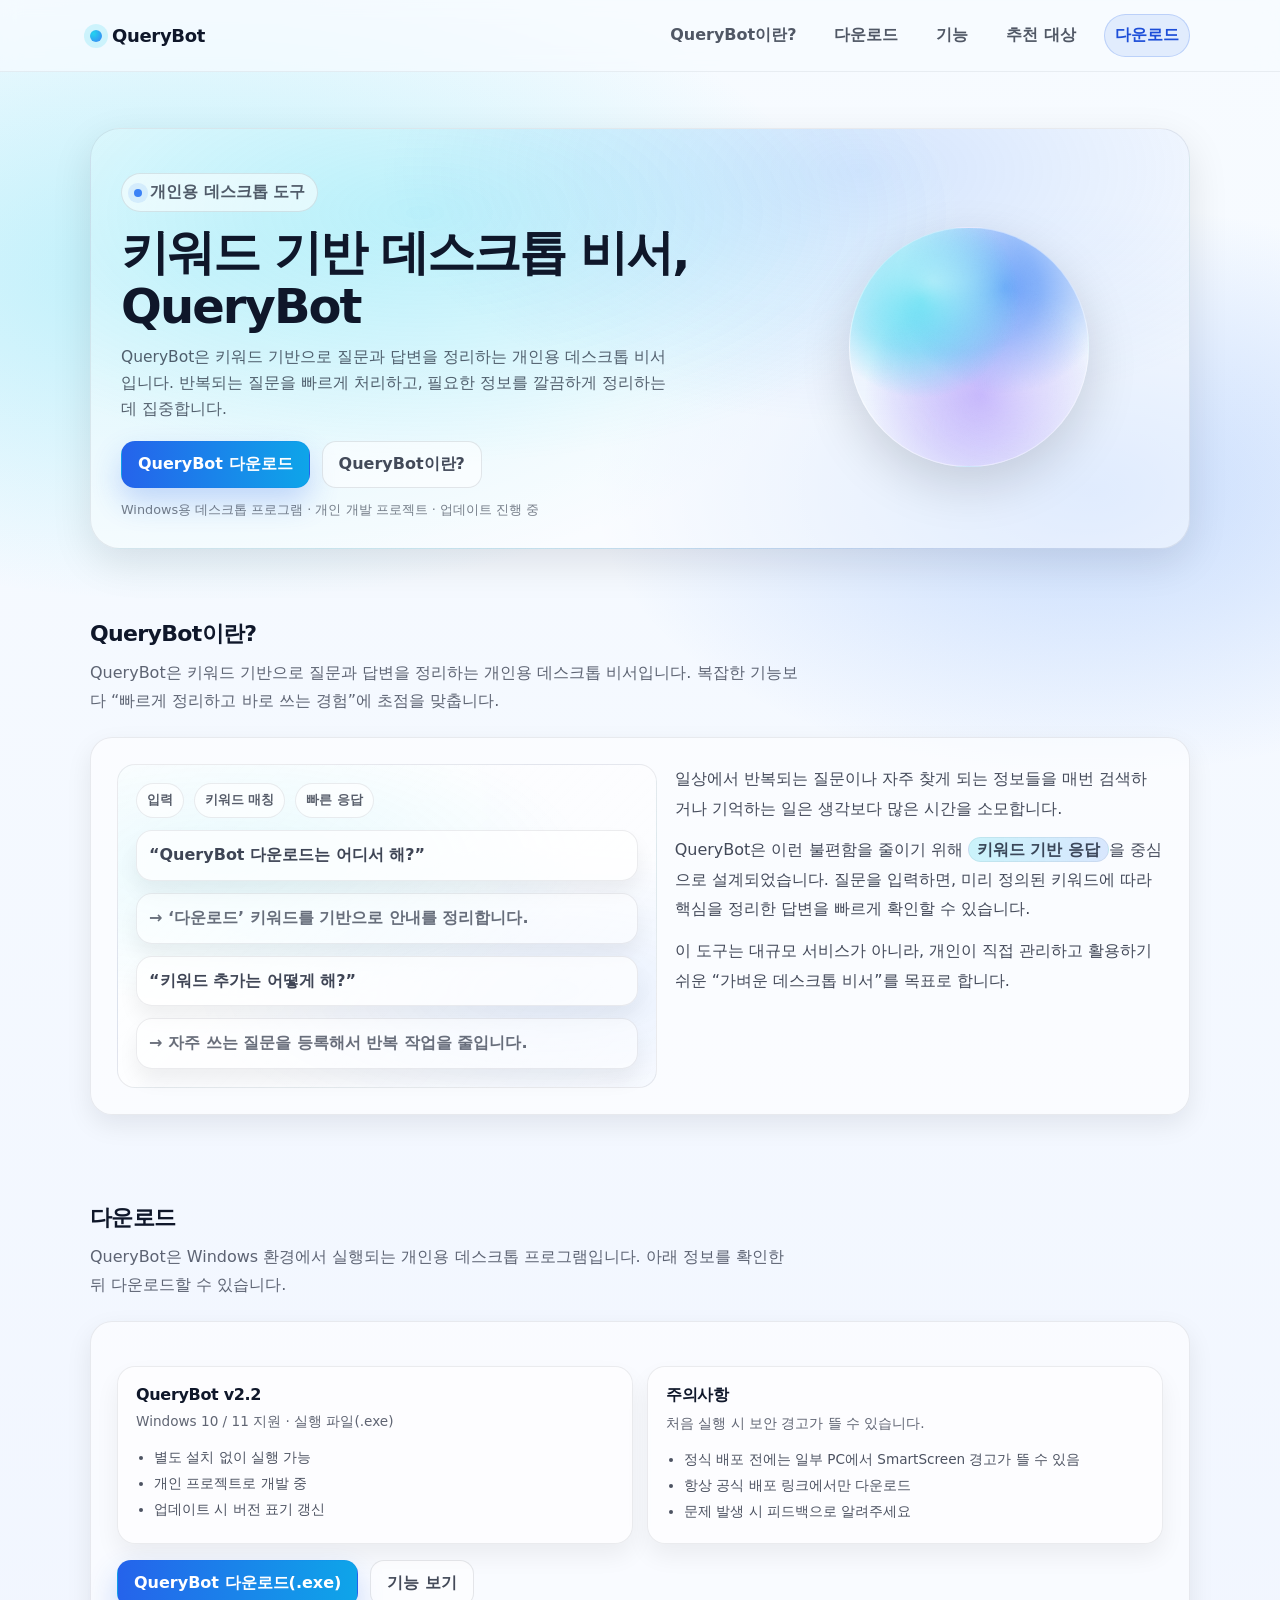
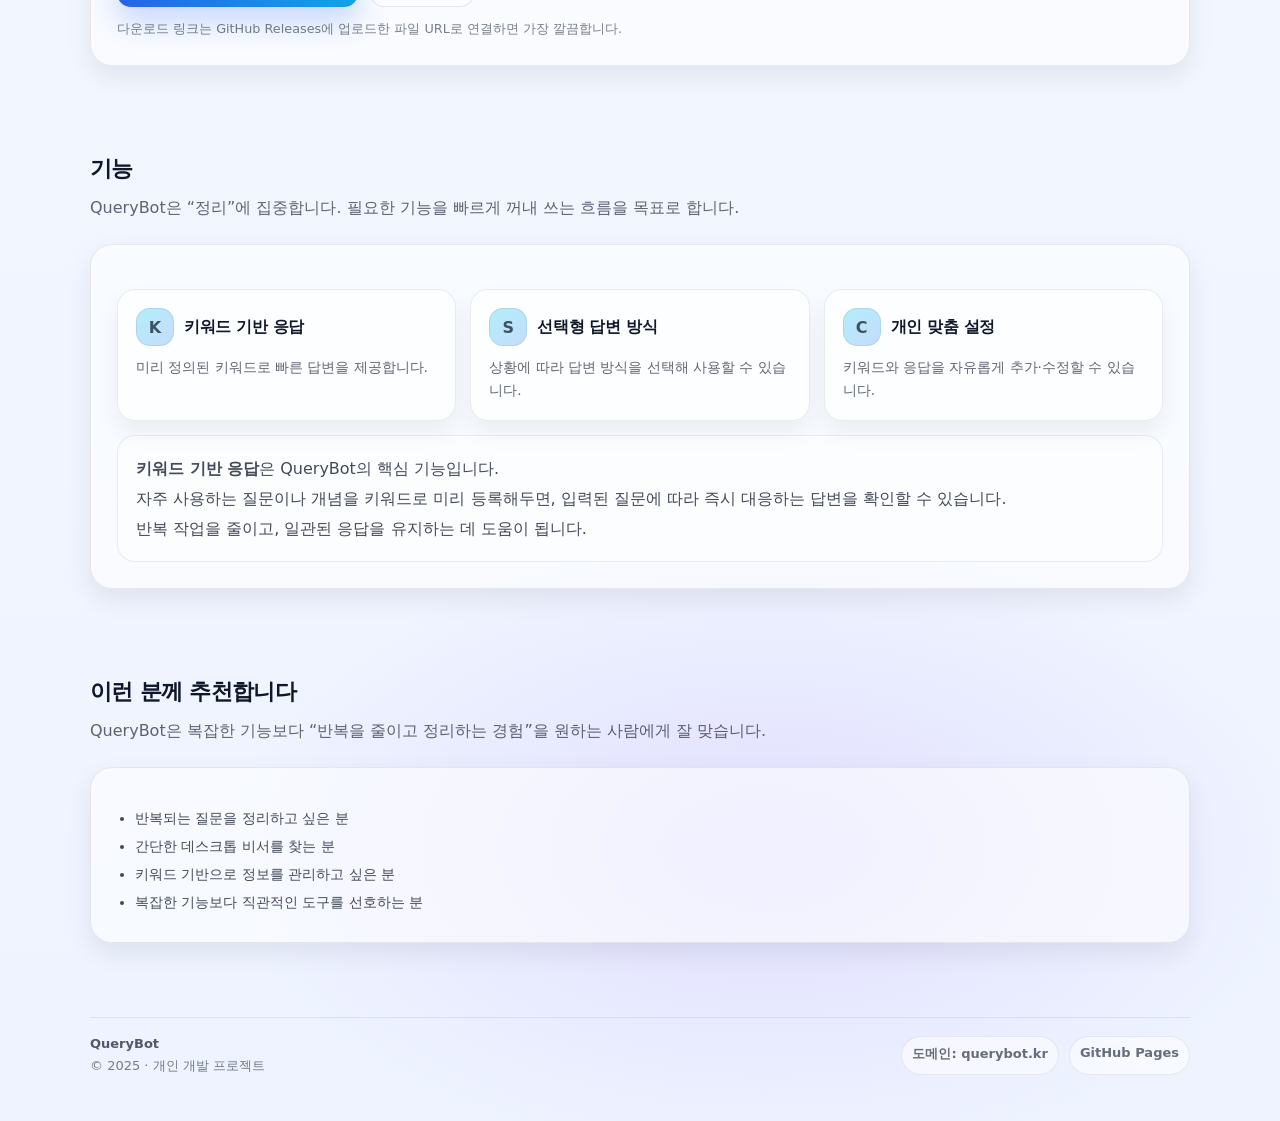
==== index.html @ 1bcb1c20 "Enhance HTML structure and styling for QueryBot Updated meta tags and added styles for improved layo" ====
<!doctype html>
<html lang="ko">
<head>
  <meta charset="utf-8" />
  <meta name="viewport" content="width=device-width, initial-scale=1" />
  <title>QueryBot | 키워드 기반 데스크톱 비서</title>
  <meta name="description" content="QueryBot은 키워드 기반으로 질문과 답변을 정리하는 개인용 데스크톱 비서입니다." />

  <style>
    :root{
      --bg1:#f7fbff;
      --bg2:#eef3ff;
      --ink:#0f172a;
      --muted:#475569;
      --line:rgba(15, 23, 42, .10);

      --card:rgba(255,255,255,.72);
      --card2:rgba(255,255,255,.55);

      --shadow: 0 14px 40px rgba(2, 6, 23, .10);
      --shadow2: 0 10px 26px rgba(2, 6, 23, .08);

      --radius: 22px;
      --radius2: 18px;

      --accent:#3b82f6;
      --accent2:#22d3ee;
      --btn:#2563eb;
      --btn2:#0ea5e9;
    }

    *{box-sizing:border-box}
    html{scroll-behavior:smooth}
    body{
      margin:0;
      color:var(--ink);
      font-family: ui-sans-serif, system-ui, -apple-system, "Segoe UI", Roboto, "Noto Sans KR", "Apple SD Gothic Neo", "Malgun Gothic", sans-serif;
      background:
        radial-gradient(1200px 600px at 15% 10%, rgba(34,211,238,.28), transparent 55%),
        radial-gradient(900px 520px at 85% 18%, rgba(59,130,246,.25), transparent 55%),
        radial-gradient(900px 520px at 60% 90%, rgba(167,139,250,.20), transparent 60%),
        linear-gradient(180deg, var(--bg1), var(--bg2));
      overflow-x:hidden;
    }

    a{color:inherit; text-decoration:none}
    .container{width:min(1100px, calc(100% - 40px)); margin:0 auto}

    /* Top Nav */
    .navWrap{
      position:sticky; top:0; z-index:50;
      backdrop-filter: blur(10px);
      background: rgba(247, 251, 255, .70);
      border-bottom: 1px solid rgba(15,23,42,.06);
    }
    .nav{
      display:flex; align-items:center; justify-content:space-between;
      padding:14px 0;
    }
    .brand{
      display:flex; align-items:center; gap:10px;
      font-weight:800; letter-spacing:-.02em;
    }
    .brandDot{
      width:12px; height:12px; border-radius:999px;
      background: radial-gradient(circle at 30% 30%, var(--accent2), var(--accent));
      box-shadow: 0 0 0 6px rgba(34,211,238,.18);
      flex:0 0 auto;
    }
    .brandName{font-size:18px}
    .navLinks{
      display:flex; gap:18px; align-items:center;
      font-weight:600;
      color: rgba(15,23,42,.72);
    }
    .navLinks a{
      padding:10px 10px;
      border-radius:999px;
      transition: .18s ease;
    }
    .navLinks a:hover{
      background: rgba(255,255,255,.55);
      color: rgba(15,23,42,.92);
    }
    .navBtn{
      padding:10px 14px;
      border-radius:999px;
      background: rgba(37,99,235,.10);
      color: #1d4ed8;
      font-weight:800;
      border:1px solid rgba(37,99,235,.20);
      transition:.18s ease;
    }
    .navBtn:hover{
      background: rgba(37,99,235,.14);
      transform: translateY(-1px);
    }

    /* Hero */
    .hero{
      padding:56px 0 26px;
    }
    .heroCard{
      border-radius: calc(var(--radius) + 8px);
      background:
        radial-gradient(900px 420px at 30% 20%, rgba(34,211,238,.22), transparent 60%),
        radial-gradient(800px 420px at 70% 10%, rgba(59,130,246,.20), transparent 60%),
        rgba(255,255,255,.45);
      border:1px solid rgba(15,23,42,.08);
      box-shadow: var(--shadow);
      padding:44px 30px 28px;
      position:relative;
      overflow:hidden;
    }
    .heroGrid{
      display:grid;
      grid-template-columns: 1.25fr .75fr;
      gap:22px;
      align-items:center;
    }
    .kicker{
      display:inline-flex; align-items:center; gap:8px;
      padding:8px 12px;
      border-radius:999px;
      border:1px solid rgba(15,23,42,.10);
      background: rgba(255,255,255,.55);
      font-weight:700;
      color: rgba(15,23,42,.70);
      width:max-content;
    }
    .kicker i{
      width:8px; height:8px; border-radius:999px;
      background: var(--accent);
      box-shadow: 0 0 0 6px rgba(59,130,246,.12);
      display:inline-block;
    }
    h1{
      margin:14px 0 10px;
      font-size: clamp(32px, 4vw, 48px);
      line-height:1.12;
      letter-spacing:-.04em;
    }
    .sub{
      margin:0;
      color: rgba(15,23,42,.68);
      font-size: 15.5px;
      line-height:1.7;
      max-width: 56ch;
    }
    .heroActions{
      margin-top:18px;
      display:flex; gap:12px; flex-wrap:wrap;
      align-items:center;
    }
    .btnPrimary{
      display:inline-flex; align-items:center; gap:10px;
      padding:12px 16px;
      border-radius: 14px;
      color:#fff;
      font-weight:900;
      background: linear-gradient(90deg, var(--btn), var(--btn2));
      box-shadow: 0 14px 30px rgba(37,99,235,.24);
      border:1px solid rgba(37,99,235,.10);
      transition:.18s ease;
    }
    .btnPrimary:hover{transform: translateY(-1px)}
    .btnGhost{
      display:inline-flex; align-items:center; gap:10px;
      padding:12px 16px;
      border-radius: 14px;
      font-weight:900;
      background: rgba(255,255,255,.55);
      border:1px solid rgba(15,23,42,.10);
      color: rgba(15,23,42,.78);
      transition:.18s ease;
    }
    .btnGhost:hover{transform: translateY(-1px)}
    .heroMeta{
      margin-top:12px;
      color: rgba(15,23,42,.55);
      font-size: 12.8px;
      line-height:1.6;
    }

    /* right visual */
    .orbWrap{
      display:flex;
      justify-content:center;
      align-items:center;
    }
    .orb{
      width: 240px; height: 240px;
      border-radius: 999px;
      background:
        radial-gradient(circle at 30% 30%, rgba(34,211,238,.95), transparent 42%),
        radial-gradient(circle at 65% 25%, rgba(59,130,246,.85), transparent 45%),
        radial-gradient(circle at 55% 70%, rgba(167,139,250,.70), transparent 55%),
        rgba(255,255,255,.22);
      border:1px solid rgba(255,255,255,.45);
      box-shadow: 0 18px 50px rgba(2,6,23,.15);
      position:relative;
      overflow:hidden;
    }
    .orb:before{
      content:"";
      position:absolute; inset:-30px;
      background:
        radial-gradient(180px 120px at 35% 30%, rgba(255,255,255,.55), transparent 60%),
        radial-gradient(220px 140px at 70% 60%, rgba(255,255,255,.26), transparent 65%);
      filter: blur(2px);
      transform: rotate(8deg);
    }
    .orb:after{
      content:"";
      position:absolute; left:50%; top:50%;
      width: 320px; height: 320px;
      transform: translate(-50%,-50%);
      border-radius:999px;
      border:1px dashed rgba(255,255,255,.55);
      opacity:.35;
    }

    /* Sections */
    section{padding:44px 0}
    .sectionTitle{
      font-size: 22px;
      letter-spacing:-.03em;
      margin:0 0 10px;
    }
    .sectionLead{
      margin:0 0 22px;
      color: rgba(15,23,42,.66);
      line-height:1.75;
      max-width: 70ch;
    }

    .panel{
      border-radius: var(--radius);
      background: rgba(255,255,255,.55);
      border:1px solid rgba(15,23,42,.08);
      box-shadow: var(--shadow2);
      padding: 26px;
    }
    .split{
      display:grid;
      grid-template-columns: 1.05fr .95fr;
      gap:18px;
      align-items:stretch;
    }
    .mock{
      border-radius: var(--radius2);
      background:
        linear-gradient(135deg, rgba(255,255,255,.60), rgba(255,255,255,.35)),
        radial-gradient(600px 240px at 20% 30%, rgba(34,211,238,.20), transparent 60%),
        radial-gradient(600px 240px at 80% 70%, rgba(59,130,246,.16), transparent 60%);
      border:1px solid rgba(15,23,42,.08);
      height: 100%;
      min-height: 260px;
      padding: 18px;
      display:flex;
      flex-direction:column;
      gap:12px;
    }
    .mockRow{
      display:flex;
      gap:10px;
      align-items:center;
    }
    .pill{
      padding:8px 10px;
      border-radius:999px;
      background: rgba(255,255,255,.65);
      border:1px solid rgba(15,23,42,.08);
      font-weight:800;
      font-size: 12.5px;
      color: rgba(15,23,42,.70);
      width:max-content;
    }
    .bubble{
      padding:12px 12px;
      border-radius: 16px;
      border:1px solid rgba(15,23,42,.08);
      background: rgba(255,255,255,.72);
      color: rgba(15,23,42,.80);
      line-height:1.55;
      font-weight:650;
      box-shadow: 0 12px 20px rgba(2,6,23,.06);
    }
    .bubble.muted{
      background: rgba(255,255,255,.50);
      color: rgba(15,23,42,.62);
      font-weight:650;
    }

    .para{
      margin:0 0 12px;
      color: rgba(15,23,42,.78);
      line-height:1.85;
    }
    .para:last-child{margin-bottom:0}
    .highlight{
      font-weight:900;
      background: linear-gradient(90deg, rgba(34,211,238,.22), rgba(59,130,246,.18));
      padding: 2px 8px;
      border-radius: 999px;
      border: 1px solid rgba(15,23,42,.06);
    }

    /* Feature cards */
    .cards{
      display:grid;
      grid-template-columns: repeat(3, 1fr);
      gap:14px;
      margin-top: 18px;
    }
    .card{
      border-radius: var(--radius2);
      background: var(--card);
      border: 1px solid rgba(15,23,42,.08);
      padding: 18px;
      box-shadow: 0 12px 24px rgba(2,6,23,.06);
    }
    .cardTop{
      display:flex; align-items:center; gap:10px;
      margin-bottom: 10px;
    }
    .icon{
      width:38px; height:38px;
      border-radius: 14px;
      background: linear-gradient(135deg, rgba(34,211,238,.35), rgba(59,130,246,.28));
      border: 1px solid rgba(15,23,42,.08);
      display:flex; align-items:center; justify-content:center;
      font-weight: 900;
      color: rgba(15,23,42,.72);
    }
    .cardTitle{
      margin:0;
      font-size: 15.5px;
      letter-spacing:-.02em;
    }
    .cardDesc{
      margin:0;
      color: rgba(15,23,42,.66);
      line-height:1.7;
      font-size: 13.6px;
    }

    .detail{
      margin-top: 14px;
      border-radius: var(--radius2);
      background: rgba(255,255,255,.50);
      border:1px solid rgba(15,23,42,.08);
      padding: 18px;
      color: rgba(15,23,42,.78);
      line-height:1.85;
    }

    /* Download */
    .downloadGrid{
      display:grid;
      grid-template-columns: 1fr 1fr;
      gap:14px;
      align-items:stretch;
      margin-top: 18px;
    }
    .dlBox{
      border-radius: var(--radius2);
      background: rgba(255,255,255,.60);
      border:1px solid rgba(15,23,42,.08);
      padding: 18px;
      box-shadow: 0 12px 24px rgba(2,6,23,.06);
    }
    .dlTitle{
      font-size: 16px;
      margin:0 0 6px;
      letter-spacing:-.02em;
      font-weight: 900;
    }
    .dlMeta{
      margin:0;
      color: rgba(15,23,42,.66);
      line-height:1.7;
      font-size: 13.6px;
    }
    .dlList{
      margin:12px 0 0;
      padding-left: 18px;
      color: rgba(15,23,42,.74);
      line-height: 1.9;
      font-size: 13.6px;
    }

    /* Recommended */
    .bullets{
      margin: 10px 0 0;
      padding-left: 18px;
      line-height: 2.0;
      color: rgba(15,23,42,.78);
      font-size: 14px;
    }

    /* Footer */
    footer{
      padding: 30px 0 46px;
      color: rgba(15,23,42,.55);
      font-size: 13px;
    }
    .foot{
      border-top:1px solid rgba(15,23,42,.08);
      padding-top: 18px;
      display:flex;
      justify-content:space-between;
      gap:12px;
      flex-wrap:wrap;
    }
    .chip{
      padding:8px 10px;
      border-radius:999px;
      background: rgba(255,255,255,.55);
      border:1px solid rgba(15,23,42,.08);
      color: rgba(15,23,42,.62);
      font-weight: 750;
      width:max-content;
    }

    /* Responsive */
    @media (max-width: 920px){
      .heroGrid{grid-template-columns: 1fr; text-align:left}
      .orbWrap{justify-content:flex-start}
      .orb{width: 220px; height:220px}
      .split{grid-template-columns: 1fr}
      .cards{grid-template-columns: 1fr}
      .downloadGrid{grid-template-columns: 1fr}
      .navLinks{gap:6px}
      .navLinks a{padding:10px 8px}
    }
  </style>
</head>

<body>

  <!-- NAV -->
  <div class="navWrap">
    <div class="container">
      <div class="nav">
        <div class="brand">
          <span class="brandDot"></span>
          <span class="brandName">QueryBot</span>
        </div>

        <div class="navLinks">
          <a href="#about">QueryBot이란?</a>
          <a href="#download">다운로드</a>
          <a href="#features">기능</a>
          <a href="#recommend">추천 대상</a>
          <a class="navBtn" href="#download">다운로드</a>
        </div>
      </div>
    </div>
  </div>

  <!-- HERO -->
  <header class="hero">
    <div class="container">
      <div class="heroCard">
        <div class="heroGrid">
          <div>
            <div class="kicker"><i></i> 개인용 데스크톱 도구</div>
            <h1>키워드 기반 데스크톱 비서, QueryBot</h1>
            <p class="sub">
              QueryBot은 키워드 기반으로 질문과 답변을 정리하는 개인용 데스크톱 비서입니다.
              반복되는 질문을 빠르게 처리하고, 필요한 정보를 깔끔하게 정리하는 데 집중합니다.
            </p>

            <div class="heroActions">
              <!-- TODO: 아래 링크를 GitHub Releases의 .exe 링크로 바꾸면 됨 -->
              <a class="btnPrimary" href="#download">QueryBot 다운로드</a>
              <a class="btnGhost" href="#about">QueryBot이란?</a>
            </div>

            <div class="heroMeta">
              Windows용 데스크톱 프로그램 · 개인 개발 프로젝트 · 업데이트 진행 중
            </div>
          </div>

          <div class="orbWrap">
            <div class="orb" aria-hidden="true"></div>
          </div>
        </div>
      </div>
    </div>
  </header>

  <!-- ABOUT -->
  <section id="about">
    <div class="container">
      <h2 class="sectionTitle">QueryBot이란?</h2>
      <p class="sectionLead">
        QueryBot은 키워드 기반으로 질문과 답변을 정리하는 개인용 데스크톱 비서입니다.
        복잡한 기능보다 “빠르게 정리하고 바로 쓰는 경험”에 초점을 맞춥니다.
      </p>

      <div class="panel split">
        <!-- Left visual (간단한 UI 느낌 mock) -->
        <div class="mock">
          <div class="mockRow">
            <span class="pill">입력</span>
            <span class="pill">키워드 매칭</span>
            <span class="pill">빠른 응답</span>
          </div>
          <div class="bubble">“QueryBot 다운로드는 어디서 해?”</div>
          <div class="bubble muted">→ ‘다운로드’ 키워드를 기반으로 안내를 정리합니다.</div>
          <div class="bubble">“키워드 추가는 어떻게 해?”</div>
          <div class="bubble muted">→ 자주 쓰는 질문을 등록해서 반복 작업을 줄입니다.</div>
        </div>

        <!-- Right text -->
        <div>
          <p class="para">
            일상에서 반복되는 질문이나 자주 찾게 되는 정보들을 매번 검색하거나 기억하는 일은
            생각보다 많은 시간을 소모합니다.
          </p>
          <p class="para">
            QueryBot은 이런 불편함을 줄이기 위해 <span class="highlight">키워드 기반 응답</span>을 중심으로 설계되었습니다.
            질문을 입력하면, 미리 정의된 키워드에 따라 핵심을 정리한 답변을 빠르게 확인할 수 있습니다.
          </p>
          <p class="para">
            이 도구는 대규모 서비스가 아니라, 개인이 직접 관리하고 활용하기 쉬운 “가벼운 데스크톱 비서”를 목표로 합니다.
          </p>
        </div>
      </div>
    </div>
  </section>

  <!-- DOWNLOAD -->
  <section id="download">
    <div class="container">
      <h2 class="sectionTitle">다운로드</h2>
      <p class="sectionLead">
        QueryBot은 Windows 환경에서 실행되는 개인용 데스크톱 프로그램입니다.
        아래 정보를 확인한 뒤 다운로드할 수 있습니다.
      </p>

      <div class="panel">
        <div class="downloadGrid">
          <div class="dlBox">
            <p class="dlTitle">QueryBot v2.2</p>
            <p class="dlMeta">Windows 10 / 11 지원 · 실행 파일(.exe)</p>
            <ul class="dlList">
              <li>별도 설치 없이 실행 가능</li>
              <li>개인 프로젝트로 개발 중</li>
              <li>업데이트 시 버전 표기 갱신</li>
            </ul>
          </div>

          <div class="dlBox">
            <p class="dlTitle">주의사항</p>
            <p class="dlMeta">처음 실행 시 보안 경고가 뜰 수 있습니다.</p>
            <ul class="dlList">
              <li>정식 배포 전에는 일부 PC에서 SmartScreen 경고가 뜰 수 있음</li>
              <li>항상 공식 배포 링크에서만 다운로드</li>
              <li>문제 발생 시 피드백으로 알려주세요</li>
            </ul>
          </div>
        </div>

        <div class="heroActions" style="margin-top:16px;">
          <!-- TODO: 여기를 실제 exe 링크로 교체 -->
          <a class="btnPrimary" href="#" onclick="alert('아직 다운로드 링크를 연결하지 않았어.\\nGitHub Releases 링크로 바꿔주면 돼!'); return false;">
            QueryBot 다운로드(.exe)
          </a>
          <a class="btnGhost" href="#features">기능 보기</a>
        </div>

        <div class="heroMeta">
          다운로드 링크는 GitHub Releases에 업로드한 파일 URL로 연결하면 가장 깔끔합니다.
        </div>
      </div>
    </div>
  </section>

  <!-- FEATURES -->
  <section id="features">
    <div class="container">
      <h2 class="sectionTitle">기능</h2>
      <p class="sectionLead">
        QueryBot은 “정리”에 집중합니다. 필요한 기능을 빠르게 꺼내 쓰는 흐름을 목표로 합니다.
      </p>

      <div class="panel">
        <div class="cards">
          <div class="card">
            <div class="cardTop">
              <div class="icon">K</div>
              <h3 class="cardTitle">키워드 기반 응답</h3>
            </div>
            <p class="cardDesc">미리 정의된 키워드로 빠른 답변을 제공합니다.</p>
          </div>

          <div class="card">
            <div class="cardTop">
              <div class="icon">S</div>
              <h3 class="cardTitle">선택형 답변 방식</h3>
            </div>
            <p class="cardDesc">상황에 따라 답변 방식을 선택해 사용할 수 있습니다.</p>
          </div>

          <div class="card">
            <div class="cardTop">
              <div class="icon">C</div>
              <h3 class="cardTitle">개인 맞춤 설정</h3>
            </div>
            <p class="cardDesc">키워드와 응답을 자유롭게 추가·수정할 수 있습니다.</p>
          </div>
        </div>

        <!-- 선택한 카드(1번) 상세 설명 -->
        <div class="detail">
          <strong>키워드 기반 응답</strong>은 QueryBot의 핵심 기능입니다.<br />
          자주 사용하는 질문이나 개념을 키워드로 미리 등록해두면, 입력된 질문에 따라 즉시 대응하는 답변을 확인할 수 있습니다.<br />
          반복 작업을 줄이고, 일관된 응답을 유지하는 데 도움이 됩니다.
        </div>
      </div>
    </div>
  </section>

  <!-- RECOMMEND -->
  <section id="recommend">
    <div class="container">
      <h2 class="sectionTitle">이런 분께 추천합니다</h2>
      <p class="sectionLead">
        QueryBot은 복잡한 기능보다 “반복을 줄이고 정리하는 경험”을 원하는 사람에게 잘 맞습니다.
      </p>

      <div class="panel">
        <ul class="bullets">
          <li>반복되는 질문을 정리하고 싶은 분</li>
          <li>간단한 데스크톱 비서를 찾는 분</li>
          <li>키워드 기반으로 정보를 관리하고 싶은 분</li>
          <li>복잡한 기능보다 직관적인 도구를 선호하는 분</li>
        </ul>
      </div>
    </div>
  </section>

  <!-- FOOTER -->
  <footer>
    <div class="container">
      <div class="foot">
        <div>
          <div style="font-weight:900; color: rgba(15,23,42,.70);">QueryBot</div>
          <div style="margin-top:6px;">© 2025 · 개인 개발 프로젝트</div>
        </div>
        <div style="display:flex; gap:10px; flex-wrap:wrap;">
          <div class="chip">도메인: querybot.kr</div>
          <div class="chip">GitHub Pages</div>
        </div>
      </div>
    </div>
  </footer>

</body>
</html>
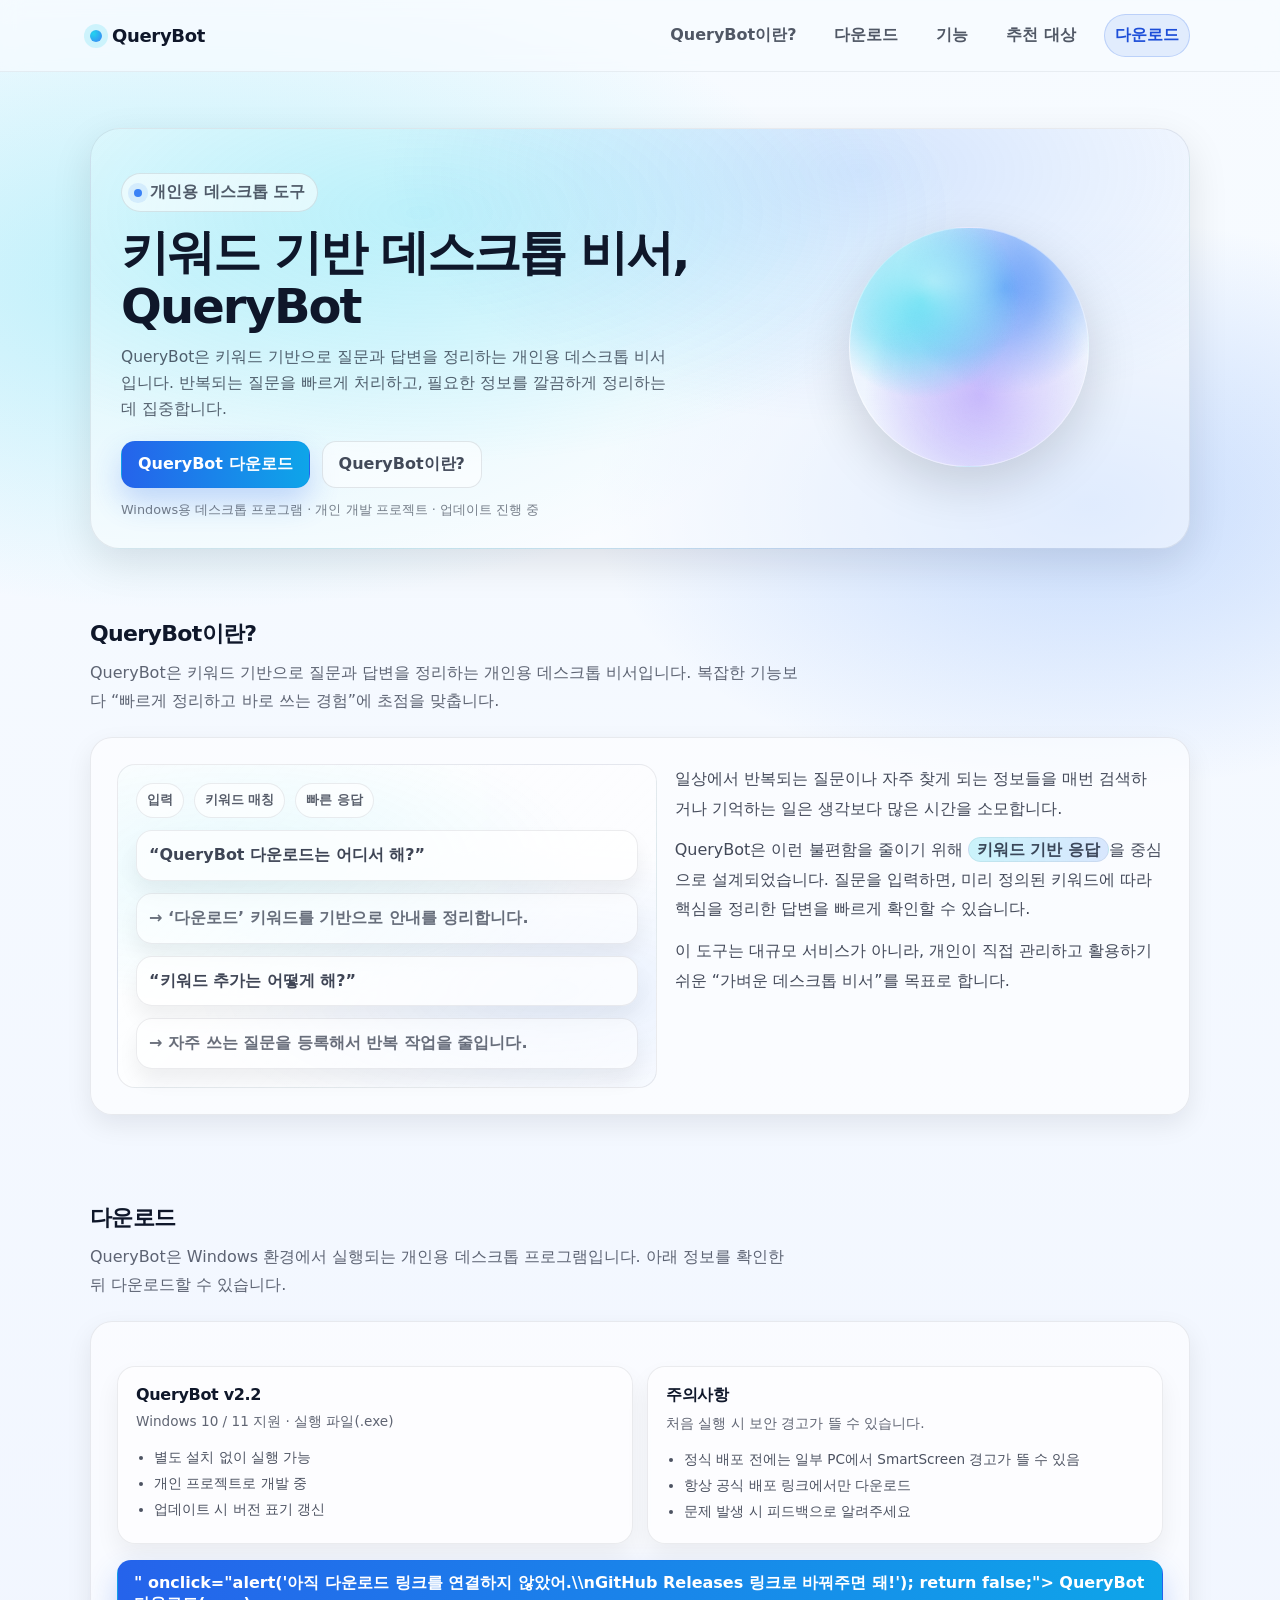
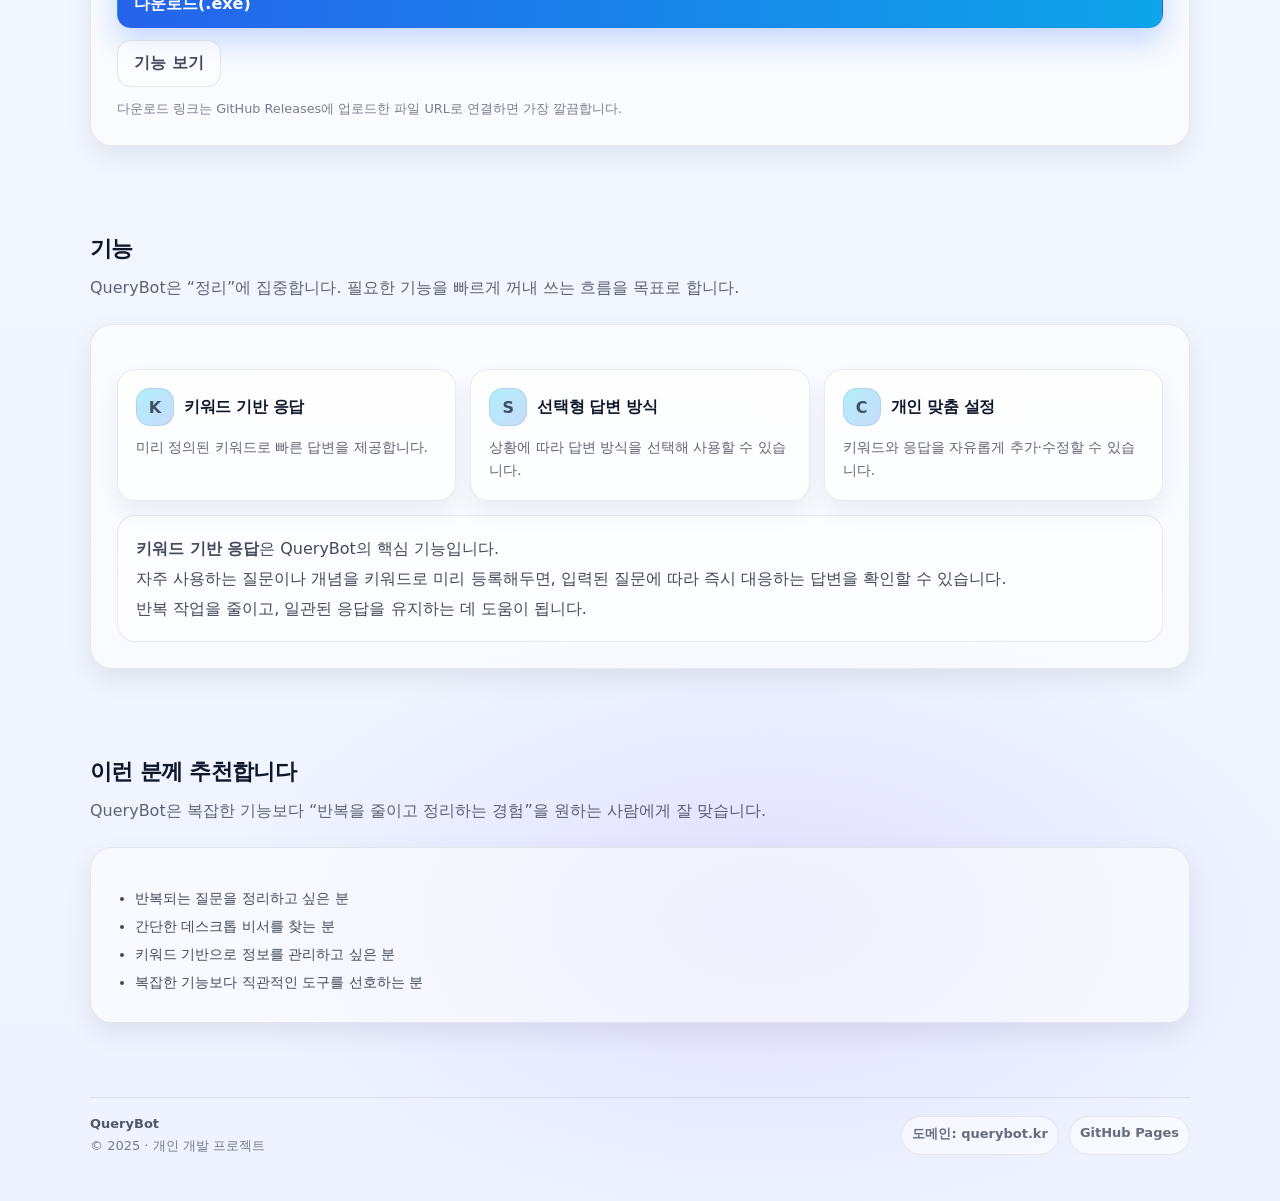
==== commit 64bed4b1: "Fix download link alert in index.html" ====
--- a/index.html
+++ b/index.html
@@ -566,7 +566,7 @@
 
         <div class="heroActions" style="margin-top:16px;">
           <!-- TODO: 여기를 실제 exe 링크로 교체 -->
-          <a class="btnPrimary" href="#" onclick="alert('아직 다운로드 링크를 연결하지 않았어.\\nGitHub Releases 링크로 바꿔주면 돼!'); return false;">
+          <a class="btnPrimary" href="<a class="btnPrimary" href="#" onclick="alert(...); return false;">" onclick="alert('아직 다운로드 링크를 연결하지 않았어.\\nGitHub Releases 링크로 바꿔주면 돼!'); return false;">
             QueryBot 다운로드(.exe)
           </a>
           <a class="btnGhost" href="#features">기능 보기</a>
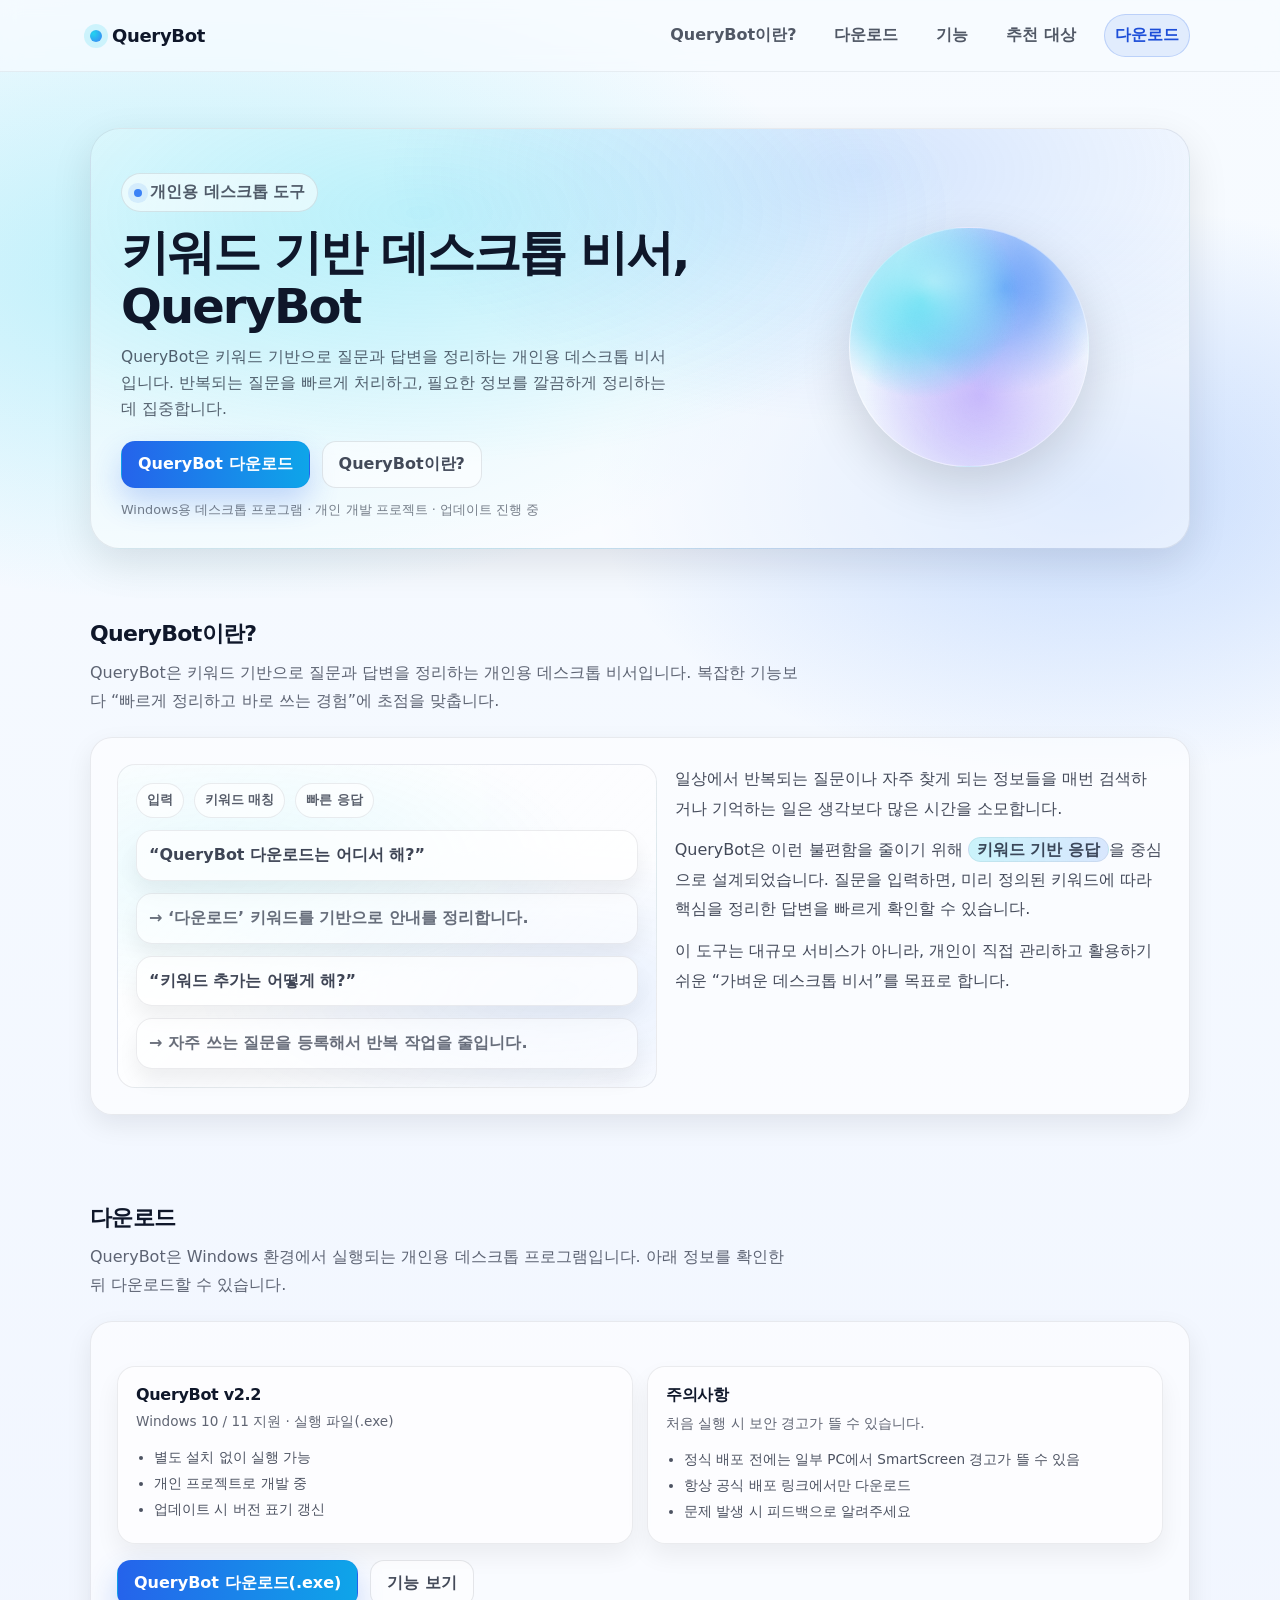
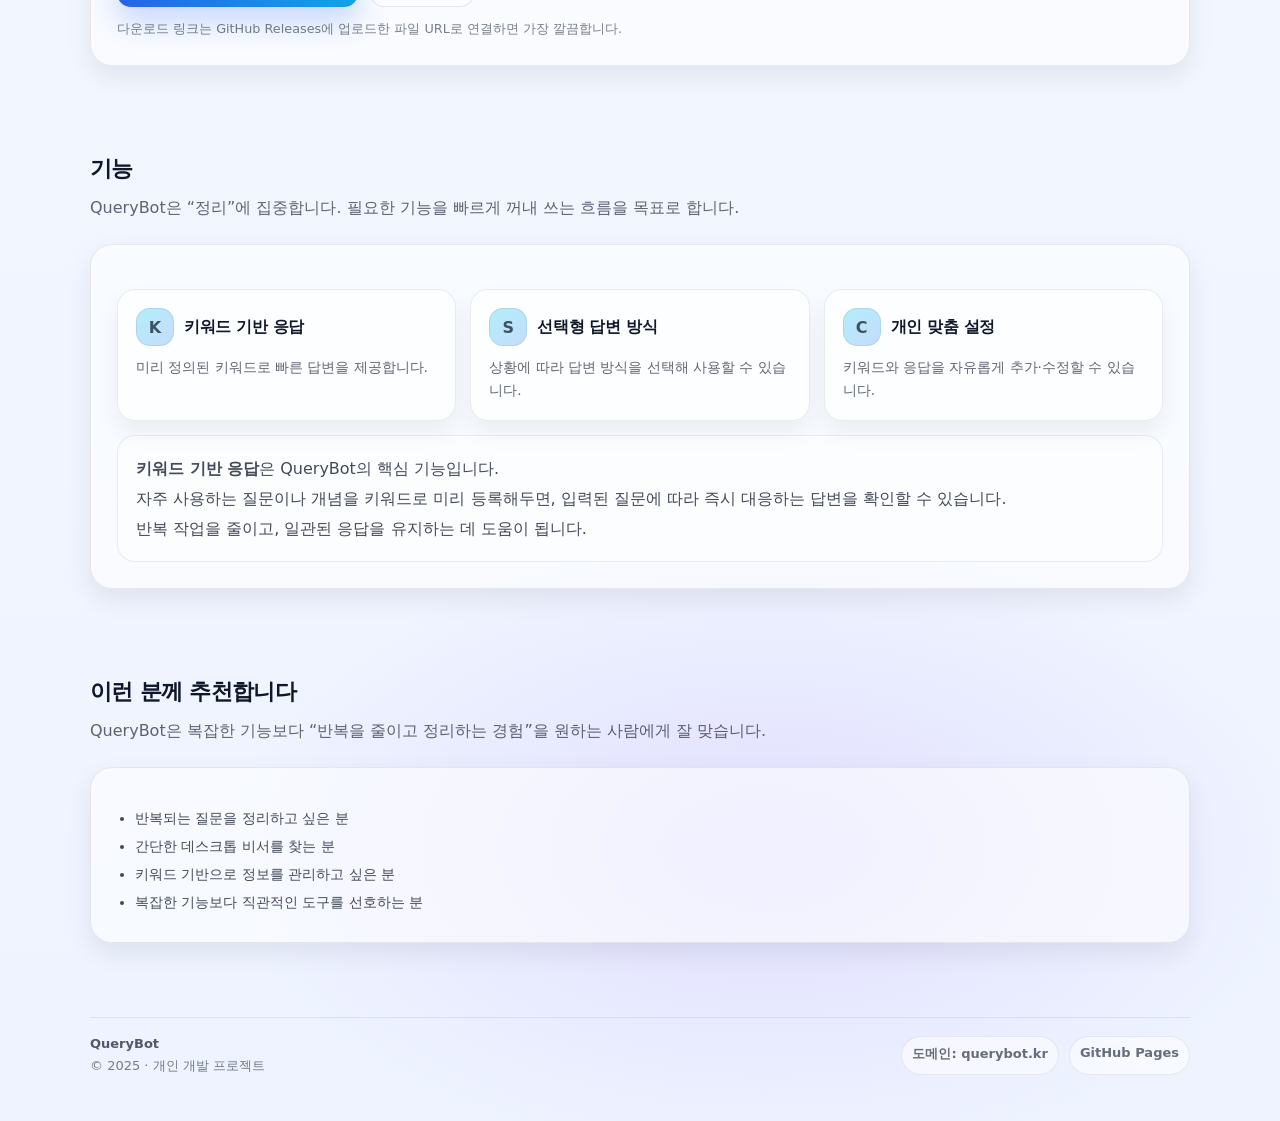
==== commit cc6ff4b9: "Replace placeholder download link with actual URL" ====
--- a/index.html
+++ b/index.html
@@ -563,14 +563,18 @@
             </ul>
           </div>
         </div>
-
-        <div class="heroActions" style="margin-top:16px;">
-          <!-- TODO: 여기를 실제 exe 링크로 교체 -->
-          <a class="btnPrimary" href="<a class="btnPrimary" href="#" onclick="alert(...); return false;">" onclick="alert('아직 다운로드 링크를 연결하지 않았어.\\nGitHub Releases 링크로 바꿔주면 돼!'); return false;">
-            QueryBot 다운로드(.exe)
-          </a>
-          <a class="btnGhost" href="#features">기능 보기</a>
-        </div>
+<div class="heroActions" style="margin-top:16px;">
+  <a
+    class="btnPrimary"
+    href="https://github.com/rladleh0729-source/rladleh0729.github.io/releases/download/v2.2/QueryBot.v2.2.exe"
+    target="_blank"
+    rel="noopener noreferrer"
+  >
+    QueryBot 다운로드(.exe)
+  </a>
+  <a class="btnGhost" href="#features">기능 보기</a>
+</div>
+
 
         <div class="heroMeta">
           다운로드 링크는 GitHub Releases에 업로드한 파일 URL로 연결하면 가장 깔끔합니다.
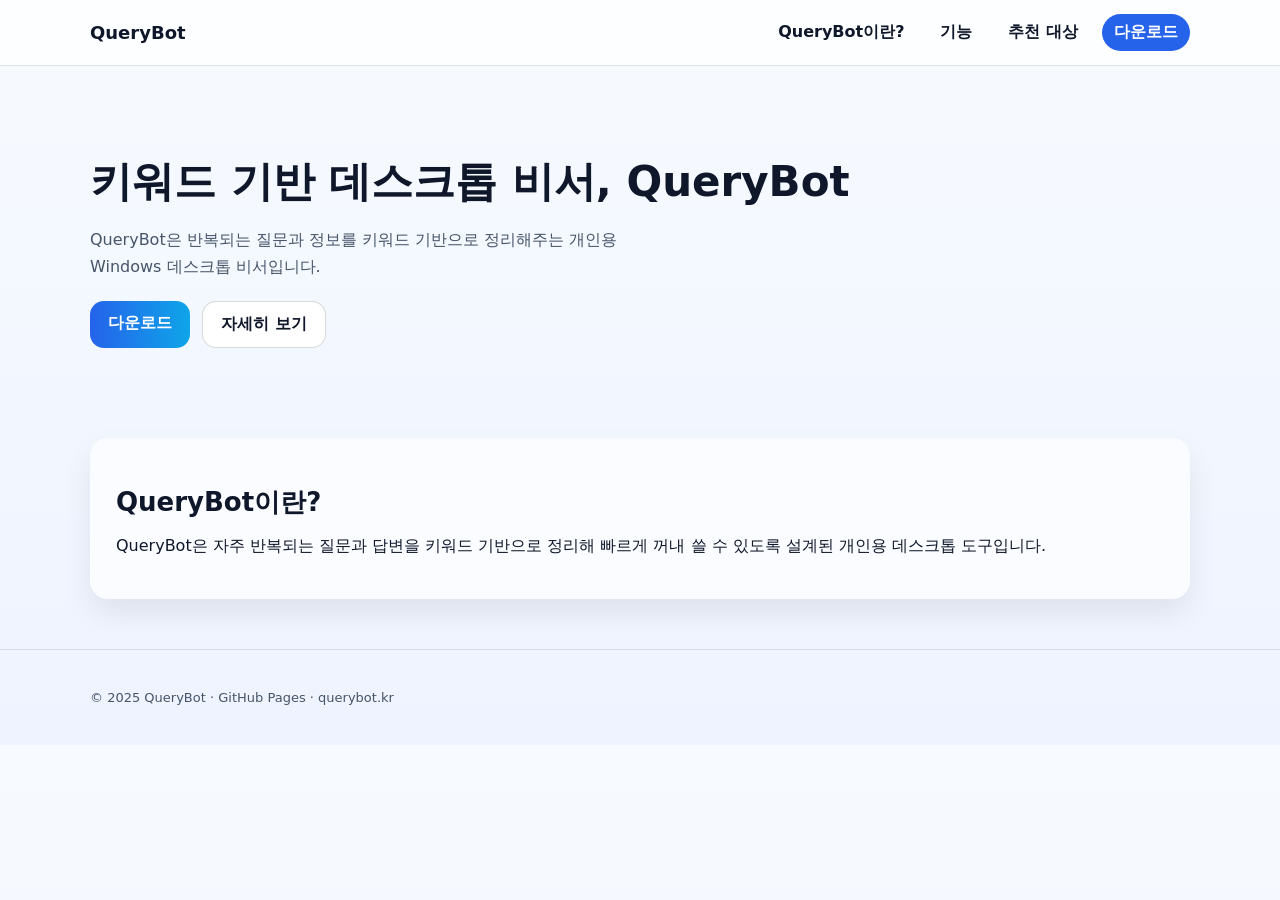
==== commit d6217936: "Update index.html" ====
--- a/index.html
+++ b/index.html
@@ -4,435 +4,147 @@
   <meta charset="utf-8" />
   <meta name="viewport" content="width=device-width, initial-scale=1" />
   <title>QueryBot | 키워드 기반 데스크톱 비서</title>
-  <meta name="description" content="QueryBot은 키워드 기반으로 질문과 답변을 정리하는 개인용 데스크톱 비서입니다." />
 
   <style>
-    :root{
-      --bg1:#f7fbff;
-      --bg2:#eef3ff;
-      --ink:#0f172a;
-      --muted:#475569;
-      --line:rgba(15, 23, 42, .10);
-
-      --card:rgba(255,255,255,.72);
-      --card2:rgba(255,255,255,.55);
-
-      --shadow: 0 14px 40px rgba(2, 6, 23, .10);
-      --shadow2: 0 10px 26px rgba(2, 6, 23, .08);
-
-      --radius: 22px;
-      --radius2: 18px;
-
-      --accent:#3b82f6;
-      --accent2:#22d3ee;
-      --btn:#2563eb;
-      --btn2:#0ea5e9;
-    }
-
-    *{box-sizing:border-box}
-    html{scroll-behavior:smooth}
-    body{
-      margin:0;
-      color:var(--ink);
-      font-family: ui-sans-serif, system-ui, -apple-system, "Segoe UI", Roboto, "Noto Sans KR", "Apple SD Gothic Neo", "Malgun Gothic", sans-serif;
-      background:
-        radial-gradient(1200px 600px at 15% 10%, rgba(34,211,238,.28), transparent 55%),
-        radial-gradient(900px 520px at 85% 18%, rgba(59,130,246,.25), transparent 55%),
-        radial-gradient(900px 520px at 60% 90%, rgba(167,139,250,.20), transparent 60%),
-        linear-gradient(180deg, var(--bg1), var(--bg2));
-      overflow-x:hidden;
-    }
-
-    a{color:inherit; text-decoration:none}
-    .container{width:min(1100px, calc(100% - 40px)); margin:0 auto}
-
-    /* Top Nav */
-    .navWrap{
-      position:sticky; top:0; z-index:50;
+    * {
+      box-sizing: border-box;
+    }
+
+    body {
+      margin: 0;
+      font-family: system-ui, -apple-system, "Segoe UI", Roboto, "Noto Sans KR", sans-serif;
+      background: linear-gradient(180deg, #f7fbff, #eef3ff);
+      color: #0f172a;
+    }
+
+    a {
+      text-decoration: none;
+      color: inherit;
+    }
+
+    .container {
+      width: min(1100px, calc(100% - 40px));
+      margin: 0 auto;
+    }
+
+    /* NAV */
+    .navWrap {
+      position: sticky;
+      top: 0;
+      z-index: 50;
       backdrop-filter: blur(10px);
-      background: rgba(247, 251, 255, .70);
-      border-bottom: 1px solid rgba(15,23,42,.06);
-    }
-    .nav{
-      display:flex; align-items:center; justify-content:space-between;
-      padding:14px 0;
-    }
-    .brand{
-      display:flex; align-items:center; gap:10px;
-      font-weight:800; letter-spacing:-.02em;
-    }
-    .brandDot{
-      width:12px; height:12px; border-radius:999px;
-      background: radial-gradient(circle at 30% 30%, var(--accent2), var(--accent));
-      box-shadow: 0 0 0 6px rgba(34,211,238,.18);
-      flex:0 0 auto;
-    }
-    .brandName{font-size:18px}
-    .navLinks{
-      display:flex; gap:18px; align-items:center;
-      font-weight:600;
-      color: rgba(15,23,42,.72);
-    }
-    .navLinks a{
-      padding:10px 10px;
-      border-radius:999px;
-      transition: .18s ease;
-    }
-    .navLinks a:hover{
-      background: rgba(255,255,255,.55);
-      color: rgba(15,23,42,.92);
-    }
-    .navBtn{
-      padding:10px 14px;
-      border-radius:999px;
-      background: rgba(37,99,235,.10);
-      color: #1d4ed8;
-      font-weight:800;
-      border:1px solid rgba(37,99,235,.20);
-      transition:.18s ease;
-    }
-    .navBtn:hover{
-      background: rgba(37,99,235,.14);
-      transform: translateY(-1px);
-    }
-
-    /* Hero */
-    .hero{
-      padding:56px 0 26px;
-    }
-    .heroCard{
-      border-radius: calc(var(--radius) + 8px);
-      background:
-        radial-gradient(900px 420px at 30% 20%, rgba(34,211,238,.22), transparent 60%),
-        radial-gradient(800px 420px at 70% 10%, rgba(59,130,246,.20), transparent 60%),
-        rgba(255,255,255,.45);
-      border:1px solid rgba(15,23,42,.08);
-      box-shadow: var(--shadow);
-      padding:44px 30px 28px;
-      position:relative;
-      overflow:hidden;
-    }
-    .heroGrid{
-      display:grid;
-      grid-template-columns: 1.25fr .75fr;
-      gap:22px;
-      align-items:center;
-    }
-    .kicker{
-      display:inline-flex; align-items:center; gap:8px;
-      padding:8px 12px;
-      border-radius:999px;
-      border:1px solid rgba(15,23,42,.10);
-      background: rgba(255,255,255,.55);
-      font-weight:700;
-      color: rgba(15,23,42,.70);
-      width:max-content;
-    }
-    .kicker i{
-      width:8px; height:8px; border-radius:999px;
-      background: var(--accent);
-      box-shadow: 0 0 0 6px rgba(59,130,246,.12);
-      display:inline-block;
-    }
-    h1{
-      margin:14px 0 10px;
-      font-size: clamp(32px, 4vw, 48px);
-      line-height:1.12;
-      letter-spacing:-.04em;
-    }
-    .sub{
-      margin:0;
-      color: rgba(15,23,42,.68);
-      font-size: 15.5px;
-      line-height:1.7;
-      max-width: 56ch;
-    }
-    .heroActions{
-      margin-top:18px;
-      display:flex; gap:12px; flex-wrap:wrap;
-      align-items:center;
-    }
-    .btnPrimary{
-      display:inline-flex; align-items:center; gap:10px;
-      padding:12px 16px;
+      background: rgba(255, 255, 255, 0.75);
+      border-bottom: 1px solid rgba(15, 23, 42, 0.1);
+    }
+
+    .nav {
+      display: flex;
+      justify-content: space-between;
+      align-items: center;
+      padding: 14px 0;
+    }
+
+    .brand {
+      font-weight: 900;
+      font-size: 18px;
+    }
+
+    .navLinks {
+      display: flex;
+      gap: 12px;
+      align-items: center;
+      font-weight: 700;
+    }
+
+    .navLinks a {
+      padding: 8px 12px;
+      border-radius: 999px;
+      transition: 0.2s;
+    }
+
+    .navLinks a:hover {
+      background: rgba(0, 0, 0, 0.05);
+    }
+
+    .navBtn {
+      background: #2563eb;
+      color: white;
+    }
+
+    /* HERO */
+    header {
+      padding: 60px 0 40px;
+    }
+
+    h1 {
+      font-size: 42px;
+      margin-bottom: 12px;
+    }
+
+    .sub {
+      color: #475569;
+      line-height: 1.7;
+      max-width: 600px;
+    }
+
+    .heroActions {
+      margin-top: 20px;
+      display: flex;
+      gap: 12px;
+    }
+
+    .btnPrimary {
+      padding: 12px 18px;
       border-radius: 14px;
-      color:#fff;
-      font-weight:900;
-      background: linear-gradient(90deg, var(--btn), var(--btn2));
-      box-shadow: 0 14px 30px rgba(37,99,235,.24);
-      border:1px solid rgba(37,99,235,.10);
-      transition:.18s ease;
-    }
-    .btnPrimary:hover{transform: translateY(-1px)}
-    .btnGhost{
-      display:inline-flex; align-items:center; gap:10px;
-      padding:12px 16px;
+      background: linear-gradient(90deg, #2563eb, #0ea5e9);
+      color: white;
+      font-weight: 900;
+    }
+
+    .btnGhost {
+      padding: 12px 18px;
       border-radius: 14px;
-      font-weight:900;
-      background: rgba(255,255,255,.55);
-      border:1px solid rgba(15,23,42,.10);
-      color: rgba(15,23,42,.78);
-      transition:.18s ease;
-    }
-    .btnGhost:hover{transform: translateY(-1px)}
-    .heroMeta{
-      margin-top:12px;
-      color: rgba(15,23,42,.55);
-      font-size: 12.8px;
-      line-height:1.6;
-    }
-
-    /* right visual */
-    .orbWrap{
-      display:flex;
-      justify-content:center;
-      align-items:center;
-    }
-    .orb{
-      width: 240px; height: 240px;
-      border-radius: 999px;
-      background:
-        radial-gradient(circle at 30% 30%, rgba(34,211,238,.95), transparent 42%),
-        radial-gradient(circle at 65% 25%, rgba(59,130,246,.85), transparent 45%),
-        radial-gradient(circle at 55% 70%, rgba(167,139,250,.70), transparent 55%),
-        rgba(255,255,255,.22);
-      border:1px solid rgba(255,255,255,.45);
-      box-shadow: 0 18px 50px rgba(2,6,23,.15);
-      position:relative;
-      overflow:hidden;
-    }
-    .orb:before{
-      content:"";
-      position:absolute; inset:-30px;
-      background:
-        radial-gradient(180px 120px at 35% 30%, rgba(255,255,255,.55), transparent 60%),
-        radial-gradient(220px 140px at 70% 60%, rgba(255,255,255,.26), transparent 65%);
-      filter: blur(2px);
-      transform: rotate(8deg);
-    }
-    .orb:after{
-      content:"";
-      position:absolute; left:50%; top:50%;
-      width: 320px; height: 320px;
-      transform: translate(-50%,-50%);
-      border-radius:999px;
-      border:1px dashed rgba(255,255,255,.55);
-      opacity:.35;
-    }
-
-    /* Sections */
-    section{padding:44px 0}
-    .sectionTitle{
-      font-size: 22px;
-      letter-spacing:-.03em;
-      margin:0 0 10px;
-    }
-    .sectionLead{
-      margin:0 0 22px;
-      color: rgba(15,23,42,.66);
-      line-height:1.75;
-      max-width: 70ch;
-    }
-
-    .panel{
-      border-radius: var(--radius);
-      background: rgba(255,255,255,.55);
-      border:1px solid rgba(15,23,42,.08);
-      box-shadow: var(--shadow2);
+      border: 1px solid rgba(0,0,0,.15);
+      background: white;
+      font-weight: 800;
+    }
+
+    /* SCENE SYSTEM */
+    .scene {
+      display: none;
+      opacity: 0;
+      transform: translateY(16px);
+      transition: opacity 0.35s ease, transform 0.35s ease;
+      padding: 50px 0;
+    }
+
+    .scene.active {
+      display: block;
+      opacity: 1;
+      transform: translateY(0);
+    }
+
+    h2 {
+      font-size: 26px;
+      margin-bottom: 10px;
+    }
+
+    .panel {
+      background: rgba(255,255,255,.7);
+      border-radius: 18px;
       padding: 26px;
-    }
-    .split{
-      display:grid;
-      grid-template-columns: 1.05fr .95fr;
-      gap:18px;
-      align-items:stretch;
-    }
-    .mock{
-      border-radius: var(--radius2);
-      background:
-        linear-gradient(135deg, rgba(255,255,255,.60), rgba(255,255,255,.35)),
-        radial-gradient(600px 240px at 20% 30%, rgba(34,211,238,.20), transparent 60%),
-        radial-gradient(600px 240px at 80% 70%, rgba(59,130,246,.16), transparent 60%);
-      border:1px solid rgba(15,23,42,.08);
-      height: 100%;
-      min-height: 260px;
-      padding: 18px;
-      display:flex;
-      flex-direction:column;
-      gap:12px;
-    }
-    .mockRow{
-      display:flex;
-      gap:10px;
-      align-items:center;
-    }
-    .pill{
-      padding:8px 10px;
-      border-radius:999px;
-      background: rgba(255,255,255,.65);
-      border:1px solid rgba(15,23,42,.08);
-      font-weight:800;
-      font-size: 12.5px;
-      color: rgba(15,23,42,.70);
-      width:max-content;
-    }
-    .bubble{
-      padding:12px 12px;
-      border-radius: 16px;
-      border:1px solid rgba(15,23,42,.08);
-      background: rgba(255,255,255,.72);
-      color: rgba(15,23,42,.80);
-      line-height:1.55;
-      font-weight:650;
-      box-shadow: 0 12px 20px rgba(2,6,23,.06);
-    }
-    .bubble.muted{
-      background: rgba(255,255,255,.50);
-      color: rgba(15,23,42,.62);
-      font-weight:650;
-    }
-
-    .para{
-      margin:0 0 12px;
-      color: rgba(15,23,42,.78);
-      line-height:1.85;
-    }
-    .para:last-child{margin-bottom:0}
-    .highlight{
-      font-weight:900;
-      background: linear-gradient(90deg, rgba(34,211,238,.22), rgba(59,130,246,.18));
-      padding: 2px 8px;
-      border-radius: 999px;
-      border: 1px solid rgba(15,23,42,.06);
-    }
-
-    /* Feature cards */
-    .cards{
-      display:grid;
-      grid-template-columns: repeat(3, 1fr);
-      gap:14px;
-      margin-top: 18px;
-    }
-    .card{
-      border-radius: var(--radius2);
-      background: var(--card);
-      border: 1px solid rgba(15,23,42,.08);
-      padding: 18px;
-      box-shadow: 0 12px 24px rgba(2,6,23,.06);
-    }
-    .cardTop{
-      display:flex; align-items:center; gap:10px;
-      margin-bottom: 10px;
-    }
-    .icon{
-      width:38px; height:38px;
-      border-radius: 14px;
-      background: linear-gradient(135deg, rgba(34,211,238,.35), rgba(59,130,246,.28));
-      border: 1px solid rgba(15,23,42,.08);
-      display:flex; align-items:center; justify-content:center;
-      font-weight: 900;
-      color: rgba(15,23,42,.72);
-    }
-    .cardTitle{
-      margin:0;
-      font-size: 15.5px;
-      letter-spacing:-.02em;
-    }
-    .cardDesc{
-      margin:0;
-      color: rgba(15,23,42,.66);
-      line-height:1.7;
-      font-size: 13.6px;
-    }
-
-    .detail{
-      margin-top: 14px;
-      border-radius: var(--radius2);
-      background: rgba(255,255,255,.50);
-      border:1px solid rgba(15,23,42,.08);
-      padding: 18px;
-      color: rgba(15,23,42,.78);
-      line-height:1.85;
-    }
-
-    /* Download */
-    .downloadGrid{
-      display:grid;
-      grid-template-columns: 1fr 1fr;
-      gap:14px;
-      align-items:stretch;
-      margin-top: 18px;
-    }
-    .dlBox{
-      border-radius: var(--radius2);
-      background: rgba(255,255,255,.60);
-      border:1px solid rgba(15,23,42,.08);
-      padding: 18px;
-      box-shadow: 0 12px 24px rgba(2,6,23,.06);
-    }
-    .dlTitle{
-      font-size: 16px;
-      margin:0 0 6px;
-      letter-spacing:-.02em;
-      font-weight: 900;
-    }
-    .dlMeta{
-      margin:0;
-      color: rgba(15,23,42,.66);
-      line-height:1.7;
-      font-size: 13.6px;
-    }
-    .dlList{
-      margin:12px 0 0;
-      padding-left: 18px;
-      color: rgba(15,23,42,.74);
-      line-height: 1.9;
-      font-size: 13.6px;
-    }
-
-    /* Recommended */
-    .bullets{
-      margin: 10px 0 0;
-      padding-left: 18px;
-      line-height: 2.0;
-      color: rgba(15,23,42,.78);
-      font-size: 14px;
-    }
-
-    /* Footer */
-    footer{
-      padding: 30px 0 46px;
-      color: rgba(15,23,42,.55);
+      box-shadow: 0 14px 30px rgba(0,0,0,.08);
+    }
+
+    ul {
+      line-height: 2;
+    }
+
+    footer {
+      padding: 40px 0;
+      border-top: 1px solid rgba(0,0,0,.1);
       font-size: 13px;
-    }
-    .foot{
-      border-top:1px solid rgba(15,23,42,.08);
-      padding-top: 18px;
-      display:flex;
-      justify-content:space-between;
-      gap:12px;
-      flex-wrap:wrap;
-    }
-    .chip{
-      padding:8px 10px;
-      border-radius:999px;
-      background: rgba(255,255,255,.55);
-      border:1px solid rgba(15,23,42,.08);
-      color: rgba(15,23,42,.62);
-      font-weight: 750;
-      width:max-content;
-    }
-
-    /* Responsive */
-    @media (max-width: 920px){
-      .heroGrid{grid-template-columns: 1fr; text-align:left}
-      .orbWrap{justify-content:flex-start}
-      .orb{width: 220px; height:220px}
-      .split{grid-template-columns: 1fr}
-      .cards{grid-template-columns: 1fr}
-      .downloadGrid{grid-template-columns: 1fr}
-      .navLinks{gap:6px}
-      .navLinks a{padding:10px 8px}
+      color: #475569;
     }
   </style>
 </head>
@@ -443,225 +155,108 @@
   <div class="navWrap">
     <div class="container">
       <div class="nav">
-        <div class="brand">
-          <span class="brandDot"></span>
-          <span class="brandName">QueryBot</span>
-        </div>
-
+        <div class="brand">QueryBot</div>
         <div class="navLinks">
-          <a href="#about">QueryBot이란?</a>
-          <a href="#download">다운로드</a>
-          <a href="#features">기능</a>
-          <a href="#recommend">추천 대상</a>
-          <a class="navBtn" href="#download">다운로드</a>
+          <a href="#" data-scene="about">QueryBot이란?</a>
+          <a href="#" data-scene="features">기능</a>
+          <a href="#" data-scene="recommend">추천 대상</a>
+          <a href="#" data-scene="download" class="navBtn">다운로드</a>
         </div>
       </div>
     </div>
   </div>
 
   <!-- HERO -->
-  <header class="hero">
-    <div class="container">
-      <div class="heroCard">
-        <div class="heroGrid">
-          <div>
-            <div class="kicker"><i></i> 개인용 데스크톱 도구</div>
-            <h1>키워드 기반 데스크톱 비서, QueryBot</h1>
-            <p class="sub">
-              QueryBot은 키워드 기반으로 질문과 답변을 정리하는 개인용 데스크톱 비서입니다.
-              반복되는 질문을 빠르게 처리하고, 필요한 정보를 깔끔하게 정리하는 데 집중합니다.
-            </p>
-
-            <div class="heroActions">
-              <!-- TODO: 아래 링크를 GitHub Releases의 .exe 링크로 바꾸면 됨 -->
-              <a class="btnPrimary" href="#download">QueryBot 다운로드</a>
-              <a class="btnGhost" href="#about">QueryBot이란?</a>
-            </div>
-
-            <div class="heroMeta">
-              Windows용 데스크톱 프로그램 · 개인 개발 프로젝트 · 업데이트 진행 중
-            </div>
-          </div>
-
-          <div class="orbWrap">
-            <div class="orb" aria-hidden="true"></div>
-          </div>
-        </div>
-      </div>
+  <header class="container">
+    <h1>키워드 기반 데스크톱 비서, QueryBot</h1>
+    <p class="sub">
+      QueryBot은 반복되는 질문과 정보를 키워드 기반으로 정리해주는
+      개인용 Windows 데스크톱 비서입니다.
+    </p>
+    <div class="heroActions">
+      <a href="#" data-scene="download" class="btnPrimary">다운로드</a>
+      <a href="#" data-scene="about" class="btnGhost">자세히 보기</a>
     </div>
   </header>
 
   <!-- ABOUT -->
-  <section id="about">
-    <div class="container">
-      <h2 class="sectionTitle">QueryBot이란?</h2>
-      <p class="sectionLead">
-        QueryBot은 키워드 기반으로 질문과 답변을 정리하는 개인용 데스크톱 비서입니다.
-        복잡한 기능보다 “빠르게 정리하고 바로 쓰는 경험”에 초점을 맞춥니다.
+  <section id="about" class="scene active">
+    <div class="container panel">
+      <h2>QueryBot이란?</h2>
+      <p>
+        QueryBot은 자주 반복되는 질문과 답변을 키워드 기반으로 정리해
+        빠르게 꺼내 쓸 수 있도록 설계된 개인용 데스크톱 도구입니다.
       </p>
-
-      <div class="panel split">
-        <!-- Left visual (간단한 UI 느낌 mock) -->
-        <div class="mock">
-          <div class="mockRow">
-            <span class="pill">입력</span>
-            <span class="pill">키워드 매칭</span>
-            <span class="pill">빠른 응답</span>
-          </div>
-          <div class="bubble">“QueryBot 다운로드는 어디서 해?”</div>
-          <div class="bubble muted">→ ‘다운로드’ 키워드를 기반으로 안내를 정리합니다.</div>
-          <div class="bubble">“키워드 추가는 어떻게 해?”</div>
-          <div class="bubble muted">→ 자주 쓰는 질문을 등록해서 반복 작업을 줄입니다.</div>
-        </div>
-
-        <!-- Right text -->
-        <div>
-          <p class="para">
-            일상에서 반복되는 질문이나 자주 찾게 되는 정보들을 매번 검색하거나 기억하는 일은
-            생각보다 많은 시간을 소모합니다.
-          </p>
-          <p class="para">
-            QueryBot은 이런 불편함을 줄이기 위해 <span class="highlight">키워드 기반 응답</span>을 중심으로 설계되었습니다.
-            질문을 입력하면, 미리 정의된 키워드에 따라 핵심을 정리한 답변을 빠르게 확인할 수 있습니다.
-          </p>
-          <p class="para">
-            이 도구는 대규모 서비스가 아니라, 개인이 직접 관리하고 활용하기 쉬운 “가벼운 데스크톱 비서”를 목표로 합니다.
-          </p>
-        </div>
-      </div>
+    </div>
+  </section>
+
+  <!-- FEATURES -->
+  <section id="features" class="scene">
+    <div class="container panel">
+      <h2>기능</h2>
+      <ul>
+        <li>키워드 기반 자동 응답</li>
+        <li>개인 맞춤 질문/답변 관리</li>
+        <li>가벼운 데스크톱 실행 구조</li>
+      </ul>
+    </div>
+  </section>
+
+  <!-- RECOMMEND -->
+  <section id="recommend" class="scene">
+    <div class="container panel">
+      <h2>이런 분께 추천합니다</h2>
+      <ul>
+        <li>반복 질문이 많은 분</li>
+        <li>정리된 개인 비서를 원하는 분</li>
+        <li>복잡한 기능 없이 빠른 도구를 찾는 분</li>
+      </ul>
     </div>
   </section>
 
   <!-- DOWNLOAD -->
-  <section id="download">
-    <div class="container">
-      <h2 class="sectionTitle">다운로드</h2>
-      <p class="sectionLead">
-        QueryBot은 Windows 환경에서 실행되는 개인용 데스크톱 프로그램입니다.
-        아래 정보를 확인한 뒤 다운로드할 수 있습니다.
+  <section id="download" class="scene">
+    <div class="container panel">
+      <h2>다운로드</h2>
+      <p>Windows 10 / 11 지원 · 실행 파일(.exe)</p>
+      <br />
+      <a
+        class="btnPrimary"
+        href="https://github.com/rladleh0729-source/rladleh0729.github.io/releases/download/v2.2/QueryBot.v2.2.exe"
+      >
+        QueryBot v2.2 다운로드
+      </a>
+      <p style="margin-top:12px; font-size:13px; color:#475569;">
+        SmartScreen 경고가 뜰 수 있으며, 개인 개발 프로젝트입니다.
       </p>
-
-      <div class="panel">
-        <div class="downloadGrid">
-          <div class="dlBox">
-            <p class="dlTitle">QueryBot v2.2</p>
-            <p class="dlMeta">Windows 10 / 11 지원 · 실행 파일(.exe)</p>
-            <ul class="dlList">
-              <li>별도 설치 없이 실행 가능</li>
-              <li>개인 프로젝트로 개발 중</li>
-              <li>업데이트 시 버전 표기 갱신</li>
-            </ul>
-          </div>
-
-          <div class="dlBox">
-            <p class="dlTitle">주의사항</p>
-            <p class="dlMeta">처음 실행 시 보안 경고가 뜰 수 있습니다.</p>
-            <ul class="dlList">
-              <li>정식 배포 전에는 일부 PC에서 SmartScreen 경고가 뜰 수 있음</li>
-              <li>항상 공식 배포 링크에서만 다운로드</li>
-              <li>문제 발생 시 피드백으로 알려주세요</li>
-            </ul>
-          </div>
-        </div>
-<div class="heroActions" style="margin-top:16px;">
-  <a
-    class="btnPrimary"
-    href="https://github.com/rladleh0729-source/rladleh0729.github.io/releases/download/v2.2/QueryBot.v2.2.exe"
-    target="_blank"
-    rel="noopener noreferrer"
-  >
-    QueryBot 다운로드(.exe)
-  </a>
-  <a class="btnGhost" href="#features">기능 보기</a>
-</div>
-
-
-        <div class="heroMeta">
-          다운로드 링크는 GitHub Releases에 업로드한 파일 URL로 연결하면 가장 깔끔합니다.
-        </div>
-      </div>
-    </div>
-  </section>
-
-  <!-- FEATURES -->
-  <section id="features">
-    <div class="container">
-      <h2 class="sectionTitle">기능</h2>
-      <p class="sectionLead">
-        QueryBot은 “정리”에 집중합니다. 필요한 기능을 빠르게 꺼내 쓰는 흐름을 목표로 합니다.
-      </p>
-
-      <div class="panel">
-        <div class="cards">
-          <div class="card">
-            <div class="cardTop">
-              <div class="icon">K</div>
-              <h3 class="cardTitle">키워드 기반 응답</h3>
-            </div>
-            <p class="cardDesc">미리 정의된 키워드로 빠른 답변을 제공합니다.</p>
-          </div>
-
-          <div class="card">
-            <div class="cardTop">
-              <div class="icon">S</div>
-              <h3 class="cardTitle">선택형 답변 방식</h3>
-            </div>
-            <p class="cardDesc">상황에 따라 답변 방식을 선택해 사용할 수 있습니다.</p>
-          </div>
-
-          <div class="card">
-            <div class="cardTop">
-              <div class="icon">C</div>
-              <h3 class="cardTitle">개인 맞춤 설정</h3>
-            </div>
-            <p class="cardDesc">키워드와 응답을 자유롭게 추가·수정할 수 있습니다.</p>
-          </div>
-        </div>
-
-        <!-- 선택한 카드(1번) 상세 설명 -->
-        <div class="detail">
-          <strong>키워드 기반 응답</strong>은 QueryBot의 핵심 기능입니다.<br />
-          자주 사용하는 질문이나 개념을 키워드로 미리 등록해두면, 입력된 질문에 따라 즉시 대응하는 답변을 확인할 수 있습니다.<br />
-          반복 작업을 줄이고, 일관된 응답을 유지하는 데 도움이 됩니다.
-        </div>
-      </div>
-    </div>
-  </section>
-
-  <!-- RECOMMEND -->
-  <section id="recommend">
-    <div class="container">
-      <h2 class="sectionTitle">이런 분께 추천합니다</h2>
-      <p class="sectionLead">
-        QueryBot은 복잡한 기능보다 “반복을 줄이고 정리하는 경험”을 원하는 사람에게 잘 맞습니다.
-      </p>
-
-      <div class="panel">
-        <ul class="bullets">
-          <li>반복되는 질문을 정리하고 싶은 분</li>
-          <li>간단한 데스크톱 비서를 찾는 분</li>
-          <li>키워드 기반으로 정보를 관리하고 싶은 분</li>
-          <li>복잡한 기능보다 직관적인 도구를 선호하는 분</li>
-        </ul>
-      </div>
     </div>
   </section>
 
   <!-- FOOTER -->
   <footer>
     <div class="container">
-      <div class="foot">
-        <div>
-          <div style="font-weight:900; color: rgba(15,23,42,.70);">QueryBot</div>
-          <div style="margin-top:6px;">© 2025 · 개인 개발 프로젝트</div>
-        </div>
-        <div style="display:flex; gap:10px; flex-wrap:wrap;">
-          <div class="chip">도메인: querybot.kr</div>
-          <div class="chip">GitHub Pages</div>
-        </div>
-      </div>
+      © 2025 QueryBot · GitHub Pages · querybot.kr
     </div>
   </footer>
+
+  <!-- SCENE SCRIPT -->
+  <script>
+    const links = document.querySelectorAll("[data-scene]");
+    const scenes = document.querySelectorAll(".scene");
+
+    links.forEach(link => {
+      link.addEventListener("click", e => {
+        e.preventDefault();
+        const target = link.dataset.scene;
+
+        scenes.forEach(scene => {
+          scene.classList.remove("active");
+        });
+
+        document.getElementById(target).classList.add("active");
+      });
+    });
+  </script>
 
 </body>
 </html>
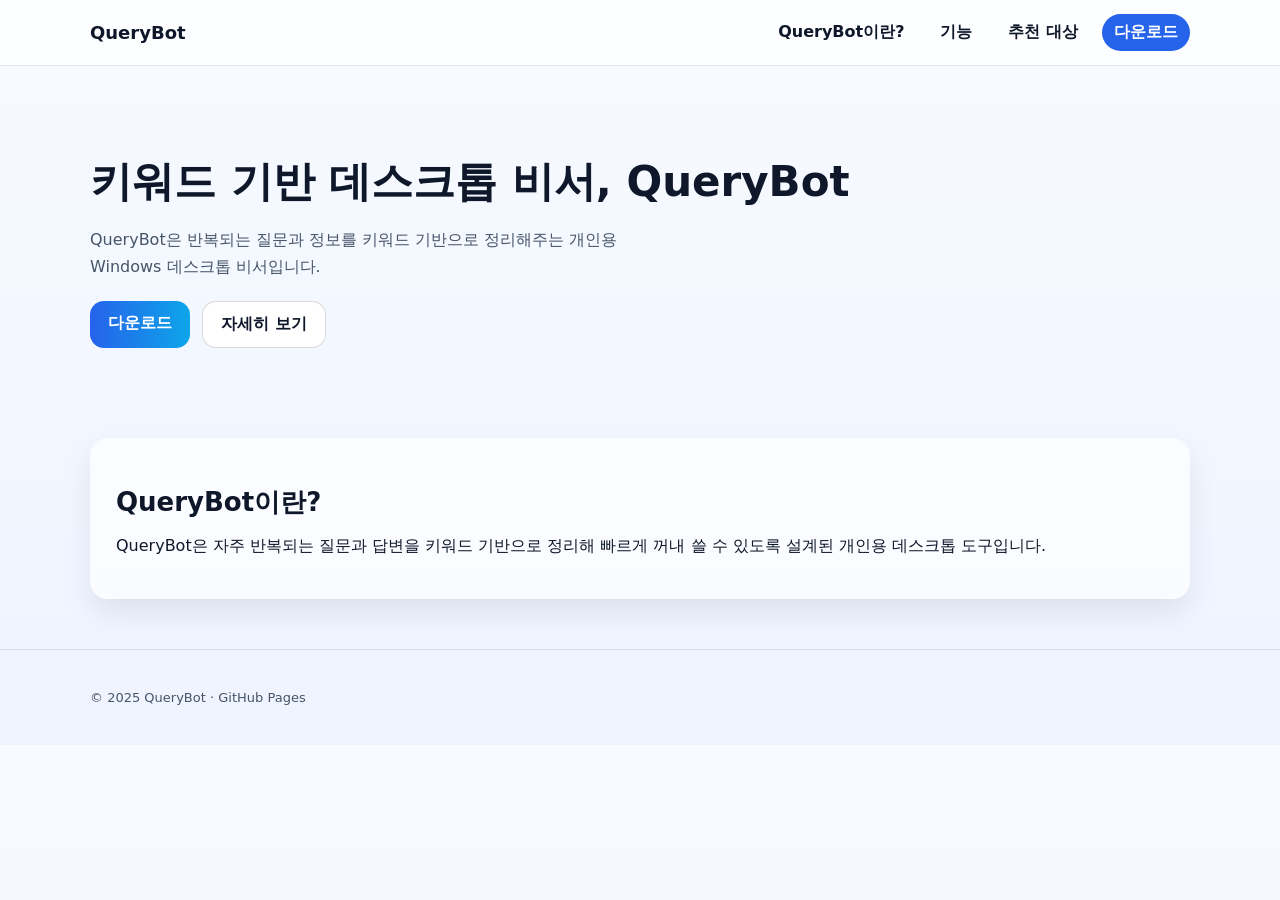
==== commit e1ef3629: "Update index.html" ====
--- a/index.html
+++ b/index.html
@@ -6,9 +6,7 @@
   <title>QueryBot | 키워드 기반 데스크톱 비서</title>
 
   <style>
-    * {
-      box-sizing: border-box;
-    }
+    * { box-sizing: border-box; }
 
     body {
       margin: 0;
@@ -17,10 +15,7 @@
       color: #0f172a;
     }
 
-    a {
-      text-decoration: none;
-      color: inherit;
-    }
+    a { text-decoration: none; color: inherit; }
 
     .container {
       width: min(1100px, calc(100% - 40px));
@@ -44,10 +39,7 @@
       padding: 14px 0;
     }
 
-    .brand {
-      font-weight: 900;
-      font-size: 18px;
-    }
+    .brand { font-weight: 900; font-size: 18px; }
 
     .navLinks {
       display: flex;
@@ -62,9 +54,7 @@
       transition: 0.2s;
     }
 
-    .navLinks a:hover {
-      background: rgba(0, 0, 0, 0.05);
-    }
+    .navLinks a:hover { background: rgba(0, 0, 0, 0.05); }
 
     .navBtn {
       background: #2563eb;
@@ -72,14 +62,9 @@
     }
 
     /* HERO */
-    header {
-      padding: 60px 0 40px;
-    }
-
-    h1 {
-      font-size: 42px;
-      margin-bottom: 12px;
-    }
+    header { padding: 60px 0 40px; }
+
+    h1 { font-size: 42px; margin-bottom: 12px; }
 
     .sub {
       color: #475569;
@@ -109,7 +94,7 @@
       font-weight: 800;
     }
 
-    /* SCENE SYSTEM */
+    /* SCENE */
     .scene {
       display: none;
       opacity: 0;
@@ -124,10 +109,7 @@
       transform: translateY(0);
     }
 
-    h2 {
-      font-size: 26px;
-      margin-bottom: 10px;
-    }
+    h2 { font-size: 26px; margin-bottom: 10px; }
 
     .panel {
       background: rgba(255,255,255,.7);
@@ -136,8 +118,28 @@
       box-shadow: 0 14px 30px rgba(0,0,0,.08);
     }
 
-    ul {
-      line-height: 2;
+    ul { line-height: 2; }
+
+    /* DOWNLOAD LIST */
+    .versionList {
+      display: grid;
+      gap: 14px;
+      margin-top: 20px;
+    }
+
+    .versionItem {
+      padding: 16px;
+      border-radius: 14px;
+      background: white;
+      border: 1px solid rgba(0,0,0,.1);
+      display: flex;
+      justify-content: space-between;
+      align-items: center;
+      gap: 12px;
+    }
+
+    .versionItem span {
+      font-weight: 800;
     }
 
     footer {
@@ -218,16 +220,27 @@
   <section id="download" class="scene">
     <div class="container panel">
       <h2>다운로드</h2>
-      <p>Windows 10 / 11 지원 · 실행 파일(.exe)</p>
-      <br />
-      <a
-        class="btnPrimary"
-        href="https://github.com/rladleh0729-source/rladleh0729.github.io/releases/download/v2.2/QueryBot.v2.2.exe"
-      >
-        QueryBot v2.2 다운로드
-      </a>
+      <p>파일을 업로드하면 자동으로 다운로드가 활성화됩니다.</p>
+
+      <div class="versionList">
+        <div class="versionItem">
+          <span>QueryBot v2.2</span>
+          <a class="btnPrimary" href="downloads/QueryBot_v2.2.exe">다운로드</a>
+        </div>
+
+        <div class="versionItem">
+          <span>QueryBot v2.1</span>
+          <a class="btnGhost" href="downloads/QueryBot_v2.1.exe">다운로드</a>
+        </div>
+
+        <div class="versionItem">
+          <span>QueryBot v1.7</span>
+          <a class="btnGhost" href="downloads/QueryBot_v1.7.exe">다운로드</a>
+        </div>
+      </div>
+
       <p style="margin-top:12px; font-size:13px; color:#475569;">
-        SmartScreen 경고가 뜰 수 있으며, 개인 개발 프로젝트입니다.
+        SmartScreen 경고가 표시될 수 있습니다.
       </p>
     </div>
   </section>
@@ -235,11 +248,11 @@
   <!-- FOOTER -->
   <footer>
     <div class="container">
-      © 2025 QueryBot · GitHub Pages · querybot.kr
+      © 2025 QueryBot · GitHub Pages
     </div>
   </footer>
 
-  <!-- SCENE SCRIPT -->
+  <!-- SCRIPT -->
   <script>
     const links = document.querySelectorAll("[data-scene]");
     const scenes = document.querySelectorAll(".scene");
@@ -247,13 +260,8 @@
     links.forEach(link => {
       link.addEventListener("click", e => {
         e.preventDefault();
-        const target = link.dataset.scene;
-
-        scenes.forEach(scene => {
-          scene.classList.remove("active");
-        });
-
-        document.getElementById(target).classList.add("active");
+        scenes.forEach(scene => scene.classList.remove("active"));
+        document.getElementById(link.dataset.scene).classList.add("active");
       });
     });
   </script>
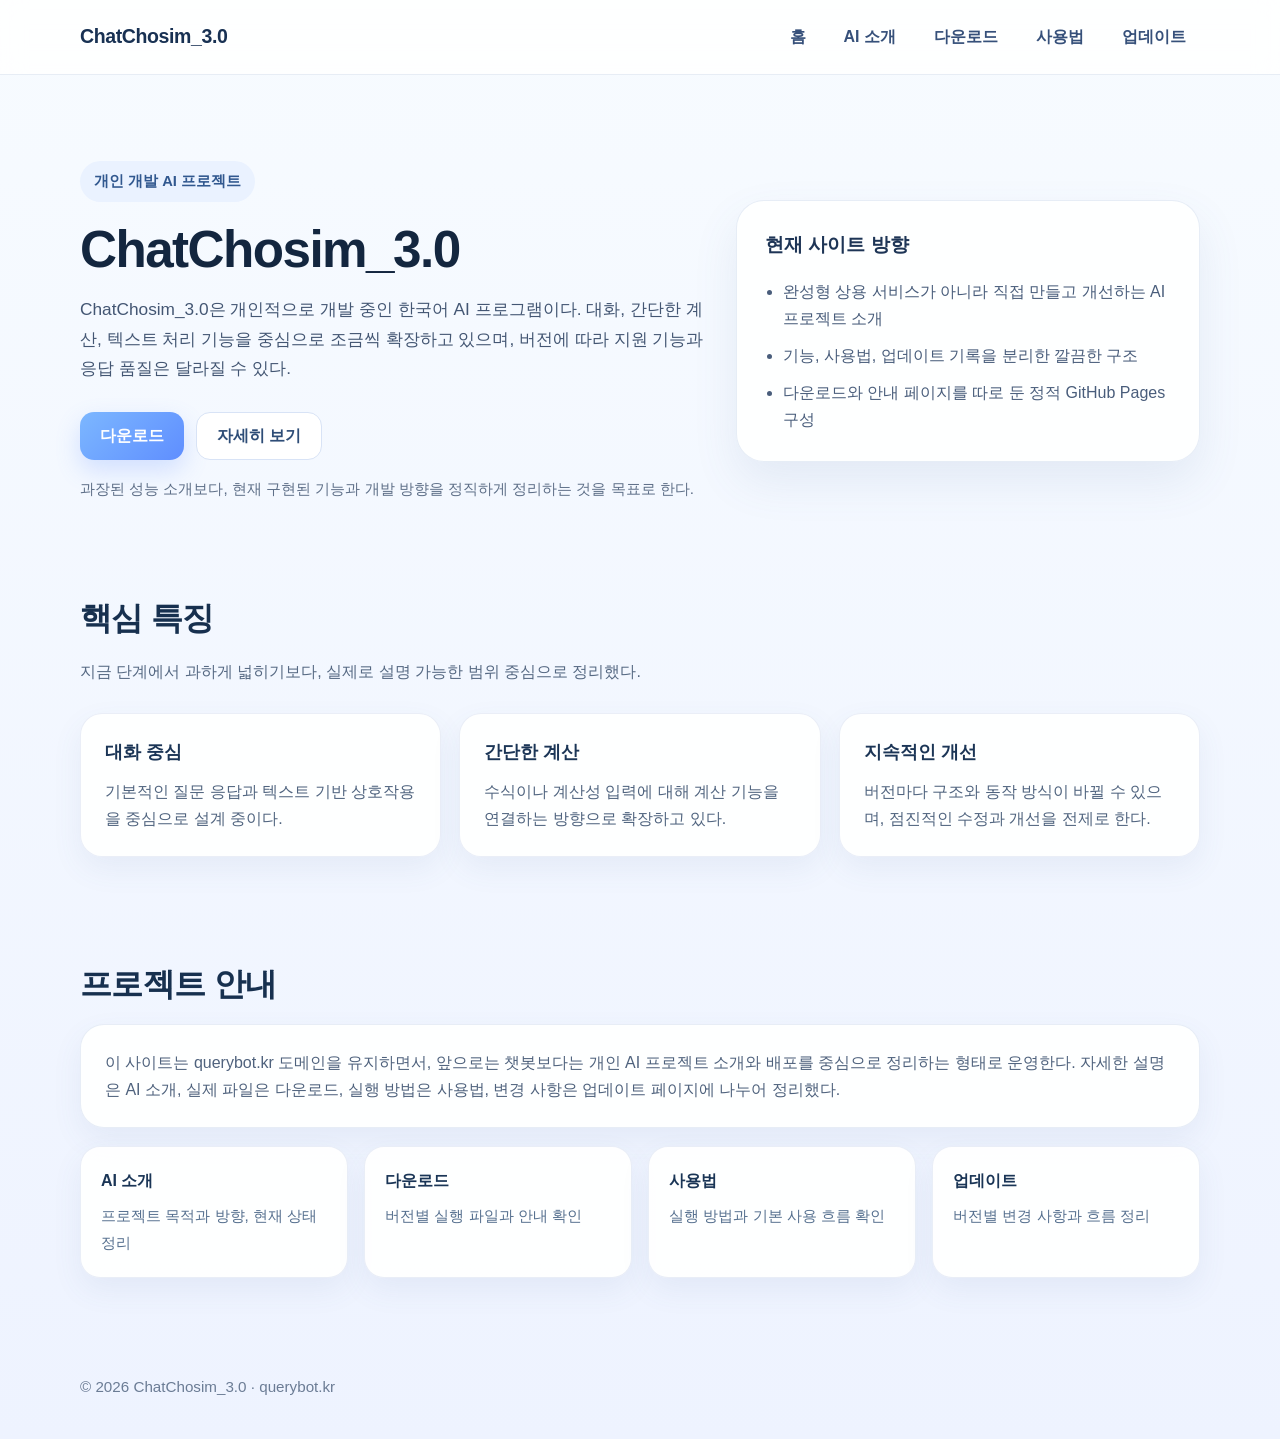
==== commit 90cec3d1: "Refactor index.html for ChatChosim_3.0 Updated HTML structure and styles for ChatChosim_3.0." ====
--- a/index.html
+++ b/index.html
@@ -1,270 +1,415 @@
-<!doctype html>
+<!DOCTYPE html>
 <html lang="ko">
 <head>
-  <meta charset="utf-8" />
-  <meta name="viewport" content="width=device-width, initial-scale=1" />
-  <title>QueryBot | 키워드 기반 데스크톱 비서</title>
-
+  <meta charset="UTF-8" />
+  <meta name="viewport" content="width=device-width, initial-scale=1.0" />
+  <title>ChatChosim_3.0 | querybot.kr</title>
+  <meta name="description" content="개인적으로 개발 중인 한국어 AI 프로젝트 ChatChosim_3.0 소개 페이지입니다." />
   <style>
-    * { box-sizing: border-box; }
+    * {
+      box-sizing: border-box;
+    }
+
+    html {
+      scroll-behavior: smooth;
+    }
 
     body {
       margin: 0;
-      font-family: system-ui, -apple-system, "Segoe UI", Roboto, "Noto Sans KR", sans-serif;
-      background: linear-gradient(180deg, #f7fbff, #eef3ff);
-      color: #0f172a;
-    }
-
-    a { text-decoration: none; color: inherit; }
+      font-family: "Malgun Gothic", "Apple SD Gothic Neo", sans-serif;
+      background: linear-gradient(180deg, #f7fbff 0%, #eef3ff 100%);
+      color: #1f2a44;
+      line-height: 1.7;
+    }
+
+    a {
+      color: inherit;
+      text-decoration: none;
+    }
 
     .container {
-      width: min(1100px, calc(100% - 40px));
+      width: min(1120px, calc(100% - 40px));
       margin: 0 auto;
     }
 
-    /* NAV */
-    .navWrap {
+    header {
       position: sticky;
       top: 0;
-      z-index: 50;
-      backdrop-filter: blur(10px);
-      background: rgba(255, 255, 255, 0.75);
-      border-bottom: 1px solid rgba(15, 23, 42, 0.1);
-    }
-
-    .nav {
+      z-index: 1000;
+      background: rgba(255, 255, 255, 0.82);
+      backdrop-filter: blur(12px);
+      border-bottom: 1px solid rgba(130, 153, 198, 0.18);
+    }
+
+    .header-inner {
+      min-height: 74px;
       display: flex;
+      align-items: center;
       justify-content: space-between;
+      gap: 18px;
+    }
+
+    .brand {
+      font-size: 1.22rem;
+      font-weight: 800;
+      letter-spacing: -0.02em;
+      color: #183153;
+    }
+
+    nav {
+      display: flex;
+      flex-wrap: wrap;
+      gap: 10px;
+    }
+
+    nav a {
+      padding: 10px 14px;
+      border-radius: 12px;
+      font-weight: 700;
+      color: #36507a;
+      transition: background 0.2s ease, transform 0.2s ease;
+    }
+
+    nav a:hover {
+      background: rgba(99, 124, 173, 0.12);
+      transform: translateY(-1px);
+    }
+
+    .hero {
+      padding: 86px 0 60px;
+    }
+
+    .hero-grid {
+      display: grid;
+      grid-template-columns: 1.15fr 0.85fr;
+      gap: 28px;
       align-items: center;
-      padding: 14px 0;
-    }
-
-    .brand { font-weight: 900; font-size: 18px; }
-
-    .navLinks {
+    }
+
+    .badge {
+      display: inline-block;
+      padding: 8px 14px;
+      border-radius: 999px;
+      background: #eaf2ff;
+      color: #31588f;
+      font-size: 0.92rem;
+      font-weight: 800;
+      margin-bottom: 18px;
+    }
+
+    h1 {
+      margin: 0 0 16px;
+      font-size: clamp(2.1rem, 4vw, 3.6rem);
+      line-height: 1.16;
+      letter-spacing: -0.03em;
+      color: #13263f;
+    }
+
+    .hero p {
+      margin: 0 0 28px;
+      font-size: 1.08rem;
+      color: #435673;
+      max-width: 650px;
+    }
+
+    .cta-row {
       display: flex;
+      flex-wrap: wrap;
       gap: 12px;
+      margin-bottom: 16px;
+    }
+
+    .btn {
+      display: inline-flex;
       align-items: center;
-      font-weight: 700;
-    }
-
-    .navLinks a {
-      padding: 8px 12px;
-      border-radius: 999px;
-      transition: 0.2s;
-    }
-
-    .navLinks a:hover { background: rgba(0, 0, 0, 0.05); }
-
-    .navBtn {
-      background: #2563eb;
+      justify-content: center;
+      min-height: 48px;
+      padding: 0 20px;
+      border-radius: 14px;
+      font-weight: 800;
+      transition: transform 0.18s ease, box-shadow 0.18s ease, background 0.18s ease;
+    }
+
+    .btn-primary {
+      background: linear-gradient(135deg, #7cb7ff 0%, #5f8eff 100%);
       color: white;
-    }
-
-    /* HERO */
-    header { padding: 60px 0 40px; }
-
-    h1 { font-size: 42px; margin-bottom: 12px; }
-
-    .sub {
-      color: #475569;
-      line-height: 1.7;
-      max-width: 600px;
-    }
-
-    .heroActions {
-      margin-top: 20px;
-      display: flex;
-      gap: 12px;
-    }
-
-    .btnPrimary {
-      padding: 12px 18px;
-      border-radius: 14px;
-      background: linear-gradient(90deg, #2563eb, #0ea5e9);
-      color: white;
-      font-weight: 900;
-    }
-
-    .btnGhost {
-      padding: 12px 18px;
-      border-radius: 14px;
-      border: 1px solid rgba(0,0,0,.15);
+      box-shadow: 0 10px 24px rgba(95, 142, 255, 0.24);
+    }
+
+    .btn-primary:hover {
+      transform: translateY(-2px);
+      box-shadow: 0 14px 30px rgba(95, 142, 255, 0.28);
+    }
+
+    .btn-secondary {
       background: white;
-      font-weight: 800;
-    }
-
-    /* SCENE */
-    .scene {
-      display: none;
-      opacity: 0;
-      transform: translateY(16px);
-      transition: opacity 0.35s ease, transform 0.35s ease;
-      padding: 50px 0;
-    }
-
-    .scene.active {
+      border: 1px solid #d8e3f6;
+      color: #2e4d77;
+    }
+
+    .btn-secondary:hover {
+      transform: translateY(-2px);
+      background: #f8fbff;
+    }
+
+    .hero-note {
+      font-size: 0.95rem;
+      color: #5e6f88;
+    }
+
+    .hero-card {
+      background: rgba(255, 255, 255, 0.88);
+      border: 1px solid rgba(148, 171, 215, 0.22);
+      border-radius: 28px;
+      padding: 28px;
+      box-shadow: 0 20px 45px rgba(78, 104, 158, 0.10);
+    }
+
+    .hero-card h2 {
+      margin: 0 0 16px;
+      font-size: 1.2rem;
+      color: #1e3556;
+    }
+
+    .hero-card ul {
+      margin: 0;
+      padding-left: 18px;
+      color: #495d7b;
+    }
+
+    .hero-card li + li {
+      margin-top: 10px;
+    }
+
+    section {
+      padding: 30px 0 70px;
+    }
+
+    .section-title {
+      margin: 0 0 12px;
+      font-size: 2rem;
+      color: #17304f;
+      letter-spacing: -0.02em;
+    }
+
+    .section-desc {
+      margin: 0 0 28px;
+      color: #566983;
+    }
+
+    .cards {
+      display: grid;
+      grid-template-columns: repeat(3, 1fr);
+      gap: 18px;
+    }
+
+    .card {
+      background: rgba(255, 255, 255, 0.92);
+      border: 1px solid rgba(148, 171, 215, 0.20);
+      border-radius: 22px;
+      padding: 24px;
+      box-shadow: 0 12px 30px rgba(78, 104, 158, 0.08);
+    }
+
+    .card h3 {
+      margin: 0 0 10px;
+      font-size: 1.1rem;
+      color: #1b3556;
+    }
+
+    .card p {
+      margin: 0;
+      color: #50647f;
+    }
+
+    .info-panel {
+      background: rgba(255, 255, 255, 0.92);
+      border: 1px solid rgba(148, 171, 215, 0.22);
+      border-radius: 24px;
+      padding: 24px;
+      box-shadow: 0 12px 30px rgba(78, 104, 158, 0.08);
+    }
+
+    .info-panel p {
+      margin: 0;
+      color: #4f627d;
+    }
+
+    .quick-links {
+      display: grid;
+      grid-template-columns: repeat(4, 1fr);
+      gap: 16px;
+      margin-top: 18px;
+    }
+
+    .quick-link {
       display: block;
-      opacity: 1;
-      transform: translateY(0);
-    }
-
-    h2 { font-size: 26px; margin-bottom: 10px; }
-
-    .panel {
-      background: rgba(255,255,255,.7);
-      border-radius: 18px;
-      padding: 26px;
-      box-shadow: 0 14px 30px rgba(0,0,0,.08);
-    }
-
-    ul { line-height: 2; }
-
-    /* DOWNLOAD LIST */
-    .versionList {
-      display: grid;
-      gap: 14px;
-      margin-top: 20px;
-    }
-
-    .versionItem {
-      padding: 16px;
-      border-radius: 14px;
-      background: white;
-      border: 1px solid rgba(0,0,0,.1);
-      display: flex;
-      justify-content: space-between;
-      align-items: center;
-      gap: 12px;
-    }
-
-    .versionItem span {
-      font-weight: 800;
+      background: rgba(255, 255, 255, 0.92);
+      border: 1px solid rgba(148, 171, 215, 0.20);
+      border-radius: 20px;
+      padding: 20px;
+      box-shadow: 0 12px 30px rgba(78, 104, 158, 0.08);
+      transition: transform 0.18s ease, box-shadow 0.18s ease;
+    }
+
+    .quick-link:hover {
+      transform: translateY(-3px);
+      box-shadow: 0 16px 36px rgba(78, 104, 158, 0.12);
+    }
+
+    .quick-link strong {
+      display: block;
+      margin-bottom: 8px;
+      color: #1a3556;
+      font-size: 1rem;
+    }
+
+    .quick-link span {
+      color: #56708f;
+      font-size: 0.96rem;
     }
 
     footer {
-      padding: 40px 0;
-      border-top: 1px solid rgba(0,0,0,.1);
-      font-size: 13px;
-      color: #475569;
+      padding: 26px 0 40px;
+      color: #6b7c95;
+      font-size: 0.95rem;
+    }
+
+    @media (max-width: 960px) {
+      .hero-grid,
+      .cards,
+      .quick-links {
+        grid-template-columns: 1fr;
+      }
+
+      .header-inner {
+        flex-direction: column;
+        justify-content: center;
+        padding: 14px 0;
+      }
+
+      nav {
+        justify-content: center;
+      }
+
+      .hero {
+        padding-top: 54px;
+      }
     }
   </style>
 </head>
-
 <body>
-
-  <!-- NAV -->
-  <div class="navWrap">
-    <div class="container">
-      <div class="nav">
-        <div class="brand">QueryBot</div>
-        <div class="navLinks">
-          <a href="#" data-scene="about">QueryBot이란?</a>
-          <a href="#" data-scene="features">기능</a>
-          <a href="#" data-scene="recommend">추천 대상</a>
-          <a href="#" data-scene="download" class="navBtn">다운로드</a>
+  <header>
+    <div class="container header-inner">
+      <a href="/" class="brand">ChatChosim_3.0</a>
+      <nav>
+        <a href="/">홈</a>
+        <a href="/about">AI 소개</a>
+        <a href="/download">다운로드</a>
+        <a href="/guide">사용법</a>
+        <a href="/changelog">업데이트</a>
+      </nav>
+    </div>
+  </header>
+
+  <main>
+    <section class="hero">
+      <div class="container hero-grid">
+        <div>
+          <div class="badge">개인 개발 AI 프로젝트</div>
+          <h1>ChatChosim_3.0</h1>
+          <p>
+            ChatChosim_3.0은 개인적으로 개발 중인 한국어 AI 프로그램이다.
+            대화, 간단한 계산, 텍스트 처리 기능을 중심으로 조금씩 확장하고 있으며,
+            버전에 따라 지원 기능과 응답 품질은 달라질 수 있다.
+          </p>
+          <div class="cta-row">
+            <a class="btn btn-primary" href="/download">다운로드</a>
+            <a class="btn btn-secondary" href="/about">자세히 보기</a>
+          </div>
+          <div class="hero-note">
+            과장된 성능 소개보다, 현재 구현된 기능과 개발 방향을 정직하게 정리하는 것을 목표로 한다.
+          </div>
+        </div>
+
+        <div class="hero-card">
+          <h2>현재 사이트 방향</h2>
+          <ul>
+            <li>완성형 상용 서비스가 아니라 직접 만들고 개선하는 AI 프로젝트 소개</li>
+            <li>기능, 사용법, 업데이트 기록을 분리한 깔끔한 구조</li>
+            <li>다운로드와 안내 페이지를 따로 둔 정적 GitHub Pages 구성</li>
+          </ul>
         </div>
       </div>
-    </div>
-  </div>
-
-  <!-- HERO -->
-  <header class="container">
-    <h1>키워드 기반 데스크톱 비서, QueryBot</h1>
-    <p class="sub">
-      QueryBot은 반복되는 질문과 정보를 키워드 기반으로 정리해주는
-      개인용 Windows 데스크톱 비서입니다.
-    </p>
-    <div class="heroActions">
-      <a href="#" data-scene="download" class="btnPrimary">다운로드</a>
-      <a href="#" data-scene="about" class="btnGhost">자세히 보기</a>
-    </div>
-  </header>
-
-  <!-- ABOUT -->
-  <section id="about" class="scene active">
-    <div class="container panel">
-      <h2>QueryBot이란?</h2>
-      <p>
-        QueryBot은 자주 반복되는 질문과 답변을 키워드 기반으로 정리해
-        빠르게 꺼내 쓸 수 있도록 설계된 개인용 데스크톱 도구입니다.
-      </p>
-    </div>
-  </section>
-
-  <!-- FEATURES -->
-  <section id="features" class="scene">
-    <div class="container panel">
-      <h2>기능</h2>
-      <ul>
-        <li>키워드 기반 자동 응답</li>
-        <li>개인 맞춤 질문/답변 관리</li>
-        <li>가벼운 데스크톱 실행 구조</li>
-      </ul>
-    </div>
-  </section>
-
-  <!-- RECOMMEND -->
-  <section id="recommend" class="scene">
-    <div class="container panel">
-      <h2>이런 분께 추천합니다</h2>
-      <ul>
-        <li>반복 질문이 많은 분</li>
-        <li>정리된 개인 비서를 원하는 분</li>
-        <li>복잡한 기능 없이 빠른 도구를 찾는 분</li>
-      </ul>
-    </div>
-  </section>
-
-  <!-- DOWNLOAD -->
-  <section id="download" class="scene">
-    <div class="container panel">
-      <h2>다운로드</h2>
-      <p>파일을 업로드하면 자동으로 다운로드가 활성화됩니다.</p>
-
-      <div class="versionList">
-        <div class="versionItem">
-          <span>QueryBot v2.2</span>
-          <a class="btnPrimary" href="downloads/QueryBot_v2.2.exe">다운로드</a>
-        </div>
-
-        <div class="versionItem">
-          <span>QueryBot v2.1</span>
-          <a class="btnGhost" href="downloads/QueryBot_v2.1.exe">다운로드</a>
-        </div>
-
-        <div class="versionItem">
-          <span>QueryBot v1.7</span>
-          <a class="btnGhost" href="downloads/QueryBot_v1.7.exe">다운로드</a>
+    </section>
+
+    <section>
+      <div class="container">
+        <h2 class="section-title">핵심 특징</h2>
+        <p class="section-desc">
+          지금 단계에서 과하게 넓히기보다, 실제로 설명 가능한 범위 중심으로 정리했다.
+        </p>
+
+        <div class="cards">
+          <div class="card">
+            <h3>대화 중심</h3>
+            <p>
+              기본적인 질문 응답과 텍스트 기반 상호작용을 중심으로 설계 중이다.
+            </p>
+          </div>
+          <div class="card">
+            <h3>간단한 계산</h3>
+            <p>
+              수식이나 계산성 입력에 대해 계산 기능을 연결하는 방향으로 확장하고 있다.
+            </p>
+          </div>
+          <div class="card">
+            <h3>지속적인 개선</h3>
+            <p>
+              버전마다 구조와 동작 방식이 바뀔 수 있으며, 점진적인 수정과 개선을 전제로 한다.
+            </p>
+          </div>
         </div>
       </div>
-
-      <p style="margin-top:12px; font-size:13px; color:#475569;">
-        SmartScreen 경고가 표시될 수 있습니다.
-      </p>
-    </div>
-  </section>
-
-  <!-- FOOTER -->
+    </section>
+
+    <section>
+      <div class="container">
+        <h2 class="section-title">프로젝트 안내</h2>
+        <div class="info-panel">
+          <p>
+            이 사이트는 querybot.kr 도메인을 유지하면서, 앞으로는 챗봇보다는
+            개인 AI 프로젝트 소개와 배포를 중심으로 정리하는 형태로 운영한다.
+            자세한 설명은 AI 소개, 실제 파일은 다운로드, 실행 방법은 사용법, 변경 사항은 업데이트 페이지에 나누어 정리했다.
+          </p>
+        </div>
+
+        <div class="quick-links">
+          <a class="quick-link" href="/about">
+            <strong>AI 소개</strong>
+            <span>프로젝트 목적과 방향, 현재 상태 정리</span>
+          </a>
+          <a class="quick-link" href="/download">
+            <strong>다운로드</strong>
+            <span>버전별 실행 파일과 안내 확인</span>
+          </a>
+          <a class="quick-link" href="/guide">
+            <strong>사용법</strong>
+            <span>실행 방법과 기본 사용 흐름 확인</span>
+          </a>
+          <a class="quick-link" href="/changelog">
+            <strong>업데이트</strong>
+            <span>버전별 변경 사항과 흐름 정리</span>
+          </a>
+        </div>
+      </div>
+    </section>
+  </main>
+
   <footer>
     <div class="container">
-      © 2025 QueryBot · GitHub Pages
+      © 2026 ChatChosim_3.0 · querybot.kr
     </div>
   </footer>
-
-  <!-- SCRIPT -->
-  <script>
-    const links = document.querySelectorAll("[data-scene]");
-    const scenes = document.querySelectorAll(".scene");
-
-    links.forEach(link => {
-      link.addEventListener("click", e => {
-        e.preventDefault();
-        scenes.forEach(scene => scene.classList.remove("active"));
-        document.getElementById(link.dataset.scene).classList.add("active");
-      });
-    });
-  </script>
-
 </body>
 </html>
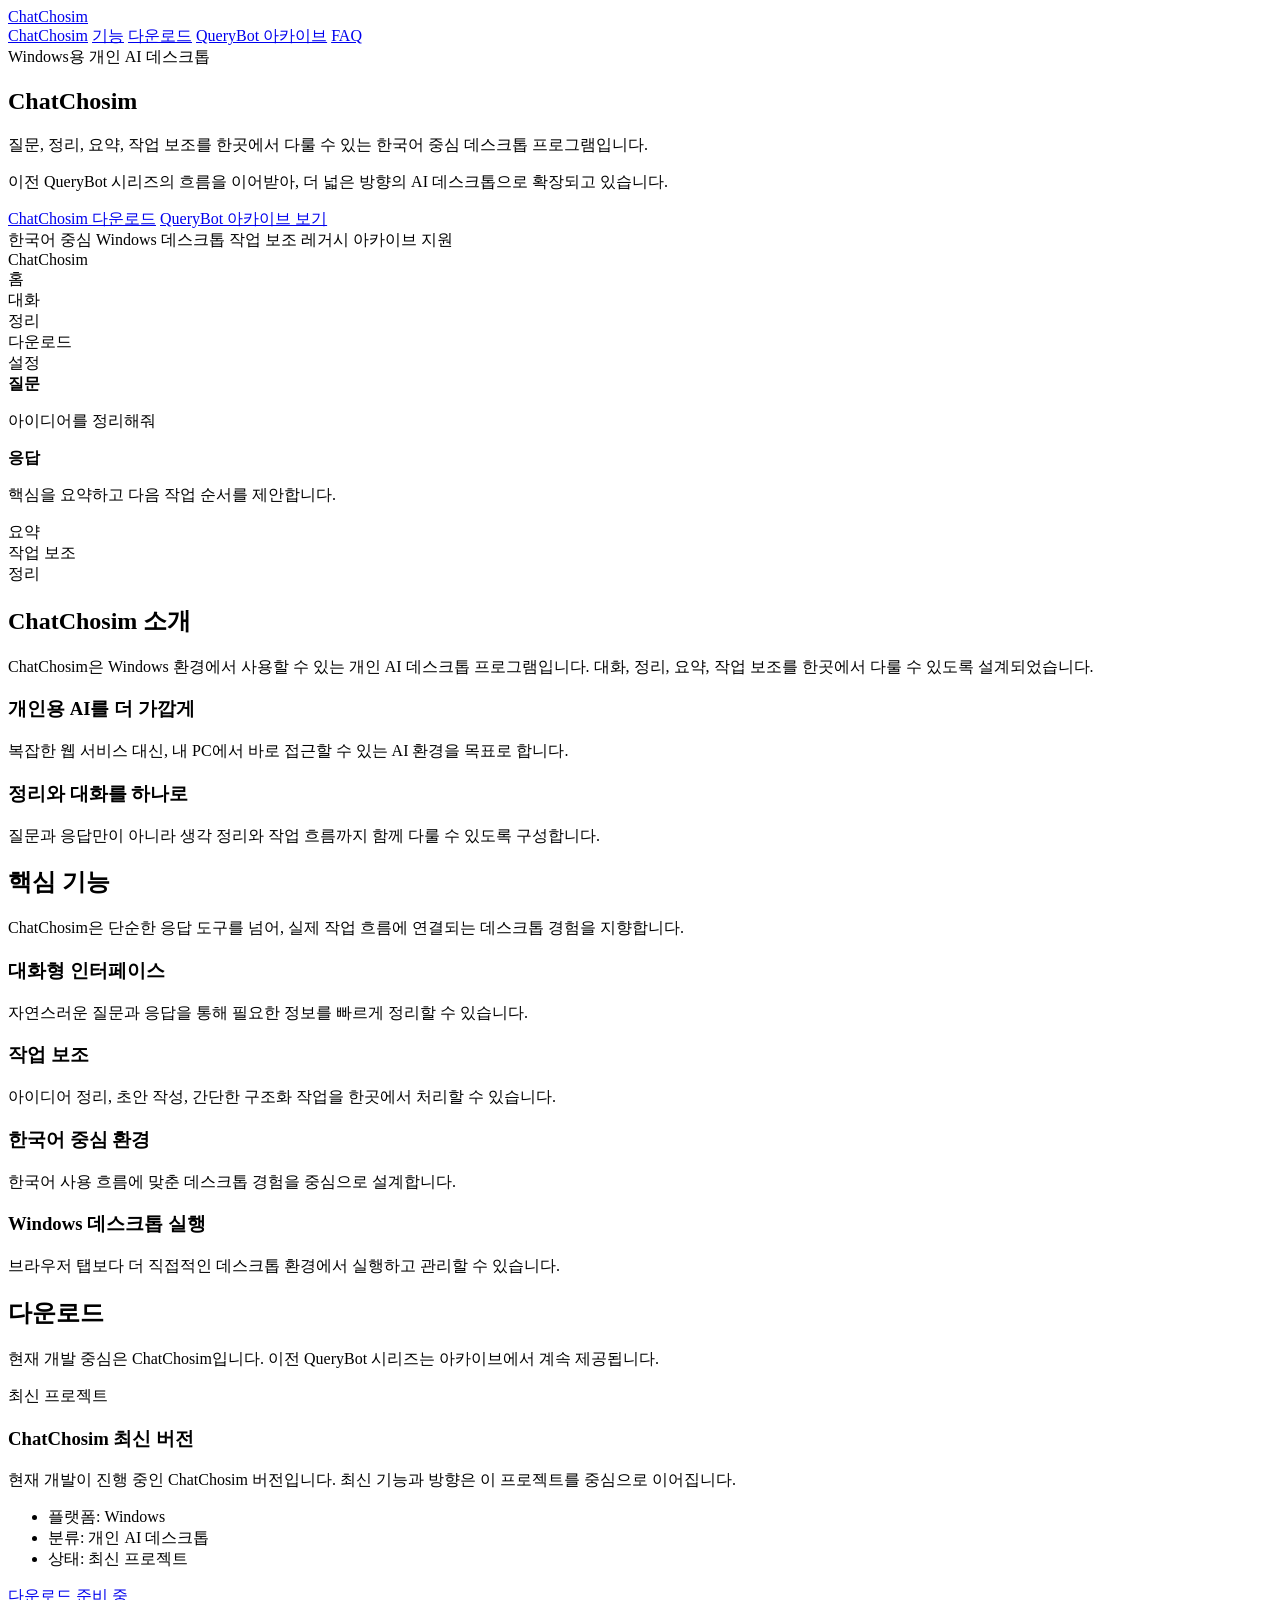
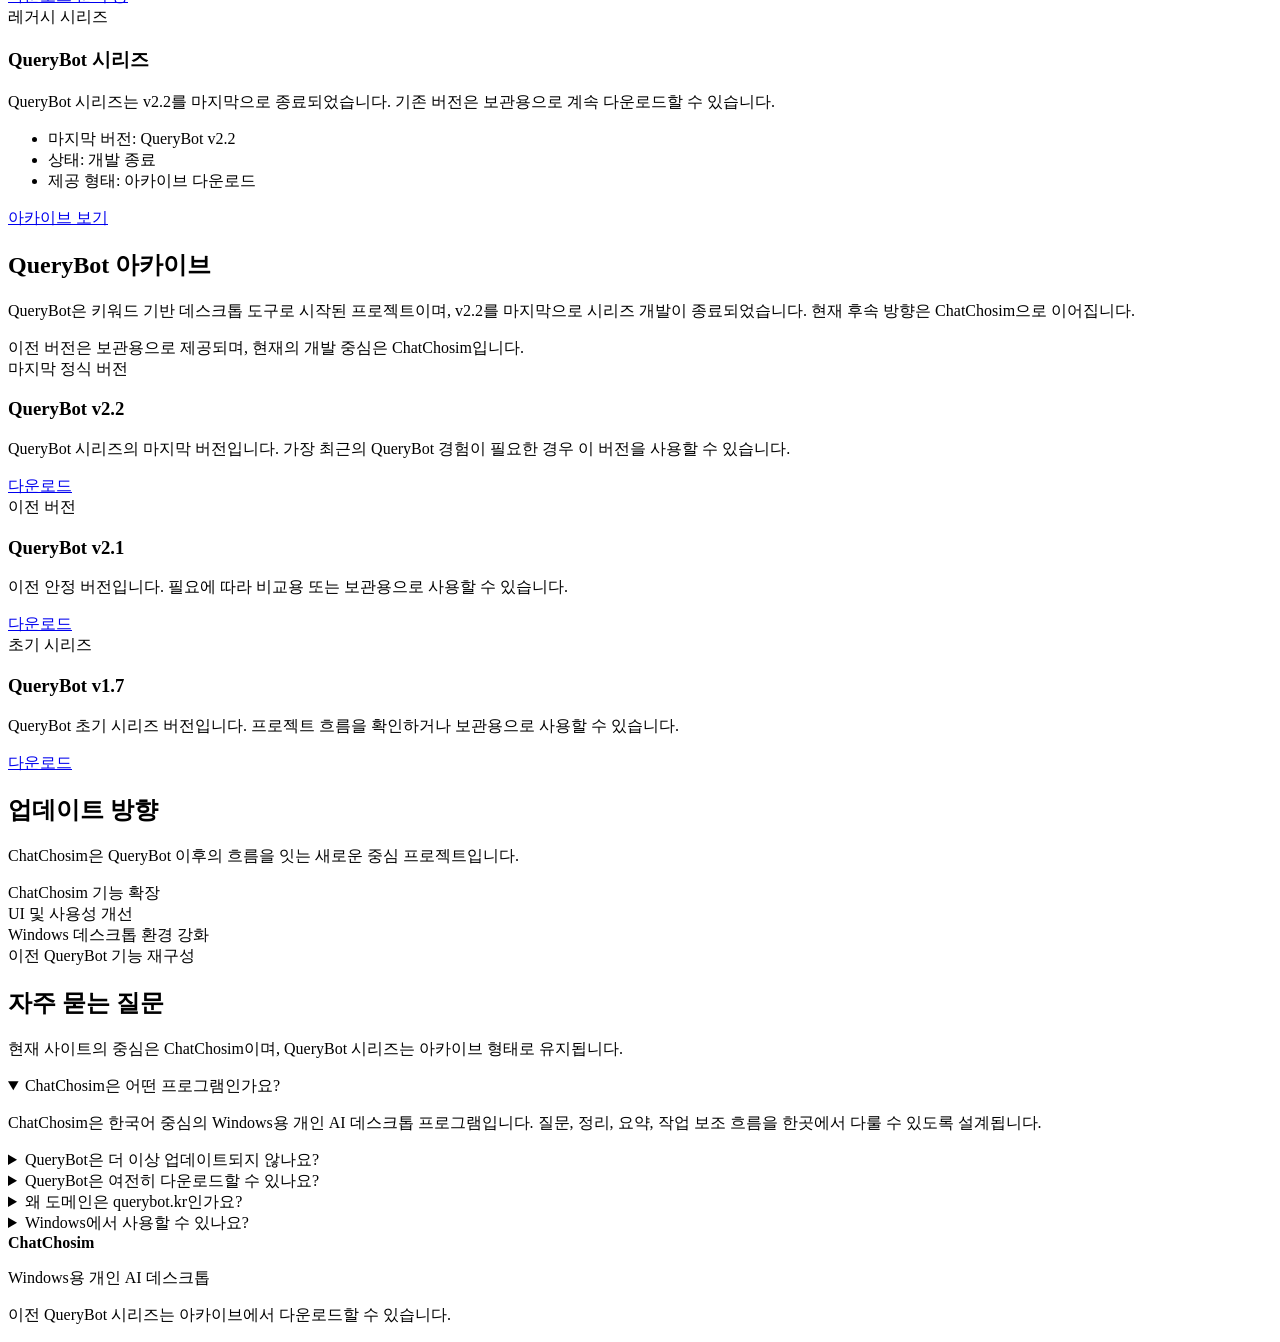
==== commit 67b90571: "Revise title and meta tags for ChatChosim project Updated the title and meta descriptions for the Ch" ====
--- a/index.html
+++ b/index.html
@@ -3,412 +3,348 @@
 <head>
   <meta charset="UTF-8" />
   <meta name="viewport" content="width=device-width, initial-scale=1.0" />
-  <title>ChatChosim_3.0 | querybot.kr</title>
-  <meta name="description" content="개인적으로 개발 중인 한국어 AI 프로젝트 ChatChosim_3.0 소개 페이지입니다." />
-  <style>
-    * {
-      box-sizing: border-box;
-    }
-
-    html {
-      scroll-behavior: smooth;
-    }
-
-    body {
-      margin: 0;
-      font-family: "Malgun Gothic", "Apple SD Gothic Neo", sans-serif;
-      background: linear-gradient(180deg, #f7fbff 0%, #eef3ff 100%);
-      color: #1f2a44;
-      line-height: 1.7;
-    }
-
-    a {
-      color: inherit;
-      text-decoration: none;
-    }
-
-    .container {
-      width: min(1120px, calc(100% - 40px));
-      margin: 0 auto;
-    }
-
-    header {
-      position: sticky;
-      top: 0;
-      z-index: 1000;
-      background: rgba(255, 255, 255, 0.82);
-      backdrop-filter: blur(12px);
-      border-bottom: 1px solid rgba(130, 153, 198, 0.18);
-    }
-
-    .header-inner {
-      min-height: 74px;
-      display: flex;
-      align-items: center;
-      justify-content: space-between;
-      gap: 18px;
-    }
-
-    .brand {
-      font-size: 1.22rem;
-      font-weight: 800;
-      letter-spacing: -0.02em;
-      color: #183153;
-    }
-
-    nav {
-      display: flex;
-      flex-wrap: wrap;
-      gap: 10px;
-    }
-
-    nav a {
-      padding: 10px 14px;
-      border-radius: 12px;
-      font-weight: 700;
-      color: #36507a;
-      transition: background 0.2s ease, transform 0.2s ease;
-    }
-
-    nav a:hover {
-      background: rgba(99, 124, 173, 0.12);
-      transform: translateY(-1px);
-    }
-
-    .hero {
-      padding: 86px 0 60px;
-    }
-
-    .hero-grid {
-      display: grid;
-      grid-template-columns: 1.15fr 0.85fr;
-      gap: 28px;
-      align-items: center;
-    }
-
-    .badge {
-      display: inline-block;
-      padding: 8px 14px;
-      border-radius: 999px;
-      background: #eaf2ff;
-      color: #31588f;
-      font-size: 0.92rem;
-      font-weight: 800;
-      margin-bottom: 18px;
-    }
-
-    h1 {
-      margin: 0 0 16px;
-      font-size: clamp(2.1rem, 4vw, 3.6rem);
-      line-height: 1.16;
-      letter-spacing: -0.03em;
-      color: #13263f;
-    }
-
-    .hero p {
-      margin: 0 0 28px;
-      font-size: 1.08rem;
-      color: #435673;
-      max-width: 650px;
-    }
-
-    .cta-row {
-      display: flex;
-      flex-wrap: wrap;
-      gap: 12px;
-      margin-bottom: 16px;
-    }
-
-    .btn {
-      display: inline-flex;
-      align-items: center;
-      justify-content: center;
-      min-height: 48px;
-      padding: 0 20px;
-      border-radius: 14px;
-      font-weight: 800;
-      transition: transform 0.18s ease, box-shadow 0.18s ease, background 0.18s ease;
-    }
-
-    .btn-primary {
-      background: linear-gradient(135deg, #7cb7ff 0%, #5f8eff 100%);
-      color: white;
-      box-shadow: 0 10px 24px rgba(95, 142, 255, 0.24);
-    }
-
-    .btn-primary:hover {
-      transform: translateY(-2px);
-      box-shadow: 0 14px 30px rgba(95, 142, 255, 0.28);
-    }
-
-    .btn-secondary {
-      background: white;
-      border: 1px solid #d8e3f6;
-      color: #2e4d77;
-    }
-
-    .btn-secondary:hover {
-      transform: translateY(-2px);
-      background: #f8fbff;
-    }
-
-    .hero-note {
-      font-size: 0.95rem;
-      color: #5e6f88;
-    }
-
-    .hero-card {
-      background: rgba(255, 255, 255, 0.88);
-      border: 1px solid rgba(148, 171, 215, 0.22);
-      border-radius: 28px;
-      padding: 28px;
-      box-shadow: 0 20px 45px rgba(78, 104, 158, 0.10);
-    }
-
-    .hero-card h2 {
-      margin: 0 0 16px;
-      font-size: 1.2rem;
-      color: #1e3556;
-    }
-
-    .hero-card ul {
-      margin: 0;
-      padding-left: 18px;
-      color: #495d7b;
-    }
-
-    .hero-card li + li {
-      margin-top: 10px;
-    }
-
-    section {
-      padding: 30px 0 70px;
-    }
-
-    .section-title {
-      margin: 0 0 12px;
-      font-size: 2rem;
-      color: #17304f;
-      letter-spacing: -0.02em;
-    }
-
-    .section-desc {
-      margin: 0 0 28px;
-      color: #566983;
-    }
-
-    .cards {
-      display: grid;
-      grid-template-columns: repeat(3, 1fr);
-      gap: 18px;
-    }
-
-    .card {
-      background: rgba(255, 255, 255, 0.92);
-      border: 1px solid rgba(148, 171, 215, 0.20);
-      border-radius: 22px;
-      padding: 24px;
-      box-shadow: 0 12px 30px rgba(78, 104, 158, 0.08);
-    }
-
-    .card h3 {
-      margin: 0 0 10px;
-      font-size: 1.1rem;
-      color: #1b3556;
-    }
-
-    .card p {
-      margin: 0;
-      color: #50647f;
-    }
-
-    .info-panel {
-      background: rgba(255, 255, 255, 0.92);
-      border: 1px solid rgba(148, 171, 215, 0.22);
-      border-radius: 24px;
-      padding: 24px;
-      box-shadow: 0 12px 30px rgba(78, 104, 158, 0.08);
-    }
-
-    .info-panel p {
-      margin: 0;
-      color: #4f627d;
-    }
-
-    .quick-links {
-      display: grid;
-      grid-template-columns: repeat(4, 1fr);
-      gap: 16px;
-      margin-top: 18px;
-    }
-
-    .quick-link {
-      display: block;
-      background: rgba(255, 255, 255, 0.92);
-      border: 1px solid rgba(148, 171, 215, 0.20);
-      border-radius: 20px;
-      padding: 20px;
-      box-shadow: 0 12px 30px rgba(78, 104, 158, 0.08);
-      transition: transform 0.18s ease, box-shadow 0.18s ease;
-    }
-
-    .quick-link:hover {
-      transform: translateY(-3px);
-      box-shadow: 0 16px 36px rgba(78, 104, 158, 0.12);
-    }
-
-    .quick-link strong {
-      display: block;
-      margin-bottom: 8px;
-      color: #1a3556;
-      font-size: 1rem;
-    }
-
-    .quick-link span {
-      color: #56708f;
-      font-size: 0.96rem;
-    }
-
-    footer {
-      padding: 26px 0 40px;
-      color: #6b7c95;
-      font-size: 0.95rem;
-    }
-
-    @media (max-width: 960px) {
-      .hero-grid,
-      .cards,
-      .quick-links {
-        grid-template-columns: 1fr;
-      }
-
-      .header-inner {
-        flex-direction: column;
-        justify-content: center;
-        padding: 14px 0;
-      }
-
-      nav {
-        justify-content: center;
-      }
-
-      .hero {
-        padding-top: 54px;
-      }
-    }
-  </style>
+
+  <title>ChatChosim | Windows용 개인 AI 데스크톱</title>
+  <meta name="description" content="ChatChosim은 한국어 중심의 Windows용 개인 AI 데스크톱 프로그램입니다. 질문, 정리, 요약, 작업 보조 기능을 제공하며, 이전 QueryBot 시리즈도 아카이브에서 다운로드할 수 있습니다." />
+  <meta name="keywords" content="ChatChosim, Windows AI, 개인 AI 데스크톱, 한국어 AI 프로그램, QueryBot, QueryBot 다운로드" />
+  <meta name="robots" content="index, follow" />
+  <meta name="author" content="ChatChosim" />
+
+  <meta property="og:title" content="ChatChosim | Windows용 개인 AI 데스크톱" />
+  <meta property="og:description" content="질문, 정리, 요약, 작업 보조를 한곳에서 다룰 수 있는 한국어 중심 데스크톱 프로그램" />
+  <meta property="og:type" content="website" />
+  <meta property="og:url" content="https://querybot.kr/" />
+  <meta property="og:site_name" content="ChatChosim" />
+
+  <link rel="canonical" href="https://querybot.kr/" />
+  <link rel="stylesheet" href="style.css" />
 </head>
 <body>
-  <header>
-    <div class="container header-inner">
-      <a href="/" class="brand">ChatChosim_3.0</a>
-      <nav>
-        <a href="/">홈</a>
-        <a href="/about">AI 소개</a>
-        <a href="/download">다운로드</a>
-        <a href="/guide">사용법</a>
-        <a href="/changelog">업데이트</a>
+  <header class="site-header">
+    <div class="container nav-wrap">
+      <a href="#home" class="brand">ChatChosim</a>
+
+      <nav class="nav">
+        <a href="#chatchosim">ChatChosim</a>
+        <a href="#features">기능</a>
+        <a href="#download">다운로드</a>
+        <a href="#archive">QueryBot 아카이브</a>
+        <a href="#faq">FAQ</a>
       </nav>
     </div>
   </header>
 
-  <main>
+  <main id="home">
     <section class="hero">
       <div class="container hero-grid">
-        <div>
-          <div class="badge">개인 개발 AI 프로젝트</div>
-          <h1>ChatChosim_3.0</h1>
-          <p>
-            ChatChosim_3.0은 개인적으로 개발 중인 한국어 AI 프로그램이다.
-            대화, 간단한 계산, 텍스트 처리 기능을 중심으로 조금씩 확장하고 있으며,
-            버전에 따라 지원 기능과 응답 품질은 달라질 수 있다.
-          </p>
-          <div class="cta-row">
-            <a class="btn btn-primary" href="/download">다운로드</a>
-            <a class="btn btn-secondary" href="/about">자세히 보기</a>
-          </div>
-          <div class="hero-note">
-            과장된 성능 소개보다, 현재 구현된 기능과 개발 방향을 정직하게 정리하는 것을 목표로 한다.
+        <div class="hero-text">
+          <span class="eyebrow">Windows용 개인 AI 데스크톱</span>
+          <h1>ChatChosim</h1>
+          <p class="hero-subtitle">
+            질문, 정리, 요약, 작업 보조를 한곳에서 다룰 수 있는
+            한국어 중심 데스크톱 프로그램입니다.
+          </p>
+          <p class="hero-desc">
+            이전 QueryBot 시리즈의 흐름을 이어받아,
+            더 넓은 방향의 AI 데스크톱으로 확장되고 있습니다.
+          </p>
+
+          <div class="hero-actions">
+            <a class="btn btn-primary" href="#download">ChatChosim 다운로드</a>
+            <a class="btn btn-secondary" href="#archive">QueryBot 아카이브 보기</a>
+          </div>
+
+          <div class="hero-badges">
+            <span>한국어 중심</span>
+            <span>Windows 데스크톱</span>
+            <span>작업 보조</span>
+            <span>레거시 아카이브 지원</span>
           </div>
         </div>
 
         <div class="hero-card">
-          <h2>현재 사이트 방향</h2>
-          <ul>
-            <li>완성형 상용 서비스가 아니라 직접 만들고 개선하는 AI 프로젝트 소개</li>
-            <li>기능, 사용법, 업데이트 기록을 분리한 깔끔한 구조</li>
-            <li>다운로드와 안내 페이지를 따로 둔 정적 GitHub Pages 구성</li>
-          </ul>
-        </div>
-      </div>
-    </section>
-
-    <section>
-      <div class="container">
-        <h2 class="section-title">핵심 특징</h2>
-        <p class="section-desc">
-          지금 단계에서 과하게 넓히기보다, 실제로 설명 가능한 범위 중심으로 정리했다.
-        </p>
-
-        <div class="cards">
-          <div class="card">
-            <h3>대화 중심</h3>
-            <p>
-              기본적인 질문 응답과 텍스트 기반 상호작용을 중심으로 설계 중이다.
-            </p>
-          </div>
-          <div class="card">
-            <h3>간단한 계산</h3>
-            <p>
-              수식이나 계산성 입력에 대해 계산 기능을 연결하는 방향으로 확장하고 있다.
-            </p>
-          </div>
-          <div class="card">
-            <h3>지속적인 개선</h3>
-            <p>
-              버전마다 구조와 동작 방식이 바뀔 수 있으며, 점진적인 수정과 개선을 전제로 한다.
-            </p>
-          </div>
-        </div>
-      </div>
-    </section>
-
-    <section>
-      <div class="container">
-        <h2 class="section-title">프로젝트 안내</h2>
-        <div class="info-panel">
-          <p>
-            이 사이트는 querybot.kr 도메인을 유지하면서, 앞으로는 챗봇보다는
-            개인 AI 프로젝트 소개와 배포를 중심으로 정리하는 형태로 운영한다.
-            자세한 설명은 AI 소개, 실제 파일은 다운로드, 실행 방법은 사용법, 변경 사항은 업데이트 페이지에 나누어 정리했다.
-          </p>
-        </div>
-
-        <div class="quick-links">
-          <a class="quick-link" href="/about">
-            <strong>AI 소개</strong>
-            <span>프로젝트 목적과 방향, 현재 상태 정리</span>
-          </a>
-          <a class="quick-link" href="/download">
-            <strong>다운로드</strong>
-            <span>버전별 실행 파일과 안내 확인</span>
-          </a>
-          <a class="quick-link" href="/guide">
-            <strong>사용법</strong>
-            <span>실행 방법과 기본 사용 흐름 확인</span>
-          </a>
-          <a class="quick-link" href="/changelog">
-            <strong>업데이트</strong>
-            <span>버전별 변경 사항과 흐름 정리</span>
-          </a>
+          <div class="app-window">
+            <div class="app-topbar">
+              <span></span><span></span><span></span>
+            </div>
+            <div class="app-body">
+              <div class="sidebar-mock">
+                <div class="sidebar-title">ChatChosim</div>
+                <div class="sidebar-item active">홈</div>
+                <div class="sidebar-item">대화</div>
+                <div class="sidebar-item">정리</div>
+                <div class="sidebar-item">다운로드</div>
+                <div class="sidebar-item">설정</div>
+              </div>
+              <div class="content-mock">
+                <div class="mock-card">
+                  <strong>질문</strong>
+                  <p>아이디어를 정리해줘</p>
+                </div>
+                <div class="mock-card highlight">
+                  <strong>응답</strong>
+                  <p>핵심을 요약하고 다음 작업 순서를 제안합니다.</p>
+                </div>
+                <div class="mock-row">
+                  <div class="mini-card">요약</div>
+                  <div class="mini-card">작업 보조</div>
+                  <div class="mini-card">정리</div>
+                </div>
+              </div>
+            </div>
+          </div>
+        </div>
+      </div>
+    </section>
+
+    <section class="section" id="chatchosim">
+      <div class="container">
+        <div class="section-heading">
+          <h2>ChatChosim 소개</h2>
+          <p>
+            ChatChosim은 Windows 환경에서 사용할 수 있는 개인 AI 데스크톱 프로그램입니다.
+            대화, 정리, 요약, 작업 보조를 한곳에서 다룰 수 있도록 설계되었습니다.
+          </p>
+        </div>
+
+        <div class="grid two">
+          <div class="info-card">
+            <h3>개인용 AI를 더 가깝게</h3>
+            <p>
+              복잡한 웹 서비스 대신, 내 PC에서 바로 접근할 수 있는
+              AI 환경을 목표로 합니다.
+            </p>
+          </div>
+
+          <div class="info-card">
+            <h3>정리와 대화를 하나로</h3>
+            <p>
+              질문과 응답만이 아니라 생각 정리와 작업 흐름까지
+              함께 다룰 수 있도록 구성합니다.
+            </p>
+          </div>
+        </div>
+      </div>
+    </section>
+
+    <section class="section alt" id="features">
+      <div class="container">
+        <div class="section-heading">
+          <h2>핵심 기능</h2>
+          <p>
+            ChatChosim은 단순한 응답 도구를 넘어,
+            실제 작업 흐름에 연결되는 데스크톱 경험을 지향합니다.
+          </p>
+        </div>
+
+        <div class="grid four">
+          <div class="feature-card">
+            <h3>대화형 인터페이스</h3>
+            <p>
+              자연스러운 질문과 응답을 통해 필요한 정보를 빠르게 정리할 수 있습니다.
+            </p>
+          </div>
+
+          <div class="feature-card">
+            <h3>작업 보조</h3>
+            <p>
+              아이디어 정리, 초안 작성, 간단한 구조화 작업을 한곳에서 처리할 수 있습니다.
+            </p>
+          </div>
+
+          <div class="feature-card">
+            <h3>한국어 중심 환경</h3>
+            <p>
+              한국어 사용 흐름에 맞춘 데스크톱 경험을 중심으로 설계합니다.
+            </p>
+          </div>
+
+          <div class="feature-card">
+            <h3>Windows 데스크톱 실행</h3>
+            <p>
+              브라우저 탭보다 더 직접적인 데스크톱 환경에서 실행하고 관리할 수 있습니다.
+            </p>
+          </div>
+        </div>
+      </div>
+    </section>
+
+    <section class="section" id="download">
+      <div class="container">
+        <div class="section-heading">
+          <h2>다운로드</h2>
+          <p>
+            현재 개발 중심은 ChatChosim입니다.
+            이전 QueryBot 시리즈는 아카이브에서 계속 제공됩니다.
+          </p>
+        </div>
+
+        <div class="download-main">
+          <div class="download-card featured">
+            <div class="tag">최신 프로젝트</div>
+            <h3>ChatChosim 최신 버전</h3>
+            <p>
+              현재 개발이 진행 중인 ChatChosim 버전입니다.
+              최신 기능과 방향은 이 프로젝트를 중심으로 이어집니다.
+            </p>
+
+            <ul class="download-list">
+              <li>플랫폼: Windows</li>
+              <li>분류: 개인 AI 데스크톱</li>
+              <li>상태: 최신 프로젝트</li>
+            </ul>
+
+            <a class="btn btn-primary" href="#" onclick="return false;">다운로드 준비 중</a>
+          </div>
+
+          <div class="download-card">
+            <div class="tag tag-gray">레거시 시리즈</div>
+            <h3>QueryBot 시리즈</h3>
+            <p>
+              QueryBot 시리즈는 v2.2를 마지막으로 종료되었습니다.
+              기존 버전은 보관용으로 계속 다운로드할 수 있습니다.
+            </p>
+
+            <ul class="download-list">
+              <li>마지막 버전: QueryBot v2.2</li>
+              <li>상태: 개발 종료</li>
+              <li>제공 형태: 아카이브 다운로드</li>
+            </ul>
+
+            <a class="btn btn-secondary" href="#archive">아카이브 보기</a>
+          </div>
+        </div>
+      </div>
+    </section>
+
+    <section class="section alt" id="archive">
+      <div class="container">
+        <div class="section-heading">
+          <h2>QueryBot 아카이브</h2>
+          <p>
+            QueryBot은 키워드 기반 데스크톱 도구로 시작된 프로젝트이며,
+            v2.2를 마지막으로 시리즈 개발이 종료되었습니다.
+            현재 후속 방향은 ChatChosim으로 이어집니다.
+          </p>
+        </div>
+
+        <div class="archive-note">
+          이전 버전은 보관용으로 제공되며, 현재의 개발 중심은 ChatChosim입니다.
+        </div>
+
+        <div class="grid three">
+          <div class="archive-card">
+            <div class="version-badge">마지막 정식 버전</div>
+            <h3>QueryBot v2.2</h3>
+            <p>
+              QueryBot 시리즈의 마지막 버전입니다.
+              가장 최근의 QueryBot 경험이 필요한 경우 이 버전을 사용할 수 있습니다.
+            </p>
+            <a class="btn btn-secondary" href="#">다운로드</a>
+          </div>
+
+          <div class="archive-card">
+            <div class="version-badge version-old">이전 버전</div>
+            <h3>QueryBot v2.1</h3>
+            <p>
+              이전 안정 버전입니다.
+              필요에 따라 비교용 또는 보관용으로 사용할 수 있습니다.
+            </p>
+            <a class="btn btn-secondary" href="#">다운로드</a>
+          </div>
+
+          <div class="archive-card">
+            <div class="version-badge version-old">초기 시리즈</div>
+            <h3>QueryBot v1.7</h3>
+            <p>
+              QueryBot 초기 시리즈 버전입니다.
+              프로젝트 흐름을 확인하거나 보관용으로 사용할 수 있습니다.
+            </p>
+            <a class="btn btn-secondary" href="#">다운로드</a>
+          </div>
+        </div>
+      </div>
+    </section>
+
+    <section class="section" id="roadmap">
+      <div class="container">
+        <div class="section-heading">
+          <h2>업데이트 방향</h2>
+          <p>
+            ChatChosim은 QueryBot 이후의 흐름을 잇는 새로운 중심 프로젝트입니다.
+          </p>
+        </div>
+
+        <div class="grid four">
+          <div class="roadmap-card">ChatChosim 기능 확장</div>
+          <div class="roadmap-card">UI 및 사용성 개선</div>
+          <div class="roadmap-card">Windows 데스크톱 환경 강화</div>
+          <div class="roadmap-card">이전 QueryBot 기능 재구성</div>
+        </div>
+      </div>
+    </section>
+
+    <section class="section alt" id="faq">
+      <div class="container">
+        <div class="section-heading">
+          <h2>자주 묻는 질문</h2>
+          <p>
+            현재 사이트의 중심은 ChatChosim이며,
+            QueryBot 시리즈는 아카이브 형태로 유지됩니다.
+          </p>
+        </div>
+
+        <div class="faq-list">
+          <details class="faq-item" open>
+            <summary>ChatChosim은 어떤 프로그램인가요?</summary>
+            <p>
+              ChatChosim은 한국어 중심의 Windows용 개인 AI 데스크톱 프로그램입니다.
+              질문, 정리, 요약, 작업 보조 흐름을 한곳에서 다룰 수 있도록 설계됩니다.
+            </p>
+          </details>
+
+          <details class="faq-item">
+            <summary>QueryBot은 더 이상 업데이트되지 않나요?</summary>
+            <p>
+              네. QueryBot 시리즈는 v2.2를 마지막으로 종료되었습니다.
+              현재 프로젝트의 중심은 ChatChosim입니다.
+            </p>
+          </details>
+
+          <details class="faq-item">
+            <summary>QueryBot은 여전히 다운로드할 수 있나요?</summary>
+            <p>
+              네. 이전 QueryBot 시리즈는 아카이브 섹션에서 계속 다운로드할 수 있습니다.
+            </p>
+          </details>
+
+          <details class="faq-item">
+            <summary>왜 도메인은 querybot.kr인가요?</summary>
+            <p>
+              querybot.kr 도메인을 유지하면서, 현재 사이트의 중심 프로젝트는 ChatChosim으로 전환되었습니다.
+            </p>
+          </details>
+
+          <details class="faq-item">
+            <summary>Windows에서 사용할 수 있나요?</summary>
+            <p>
+              네. ChatChosim은 Windows 환경을 중심으로 구성된 데스크톱 프로그램입니다.
+            </p>
+          </details>
         </div>
       </div>
     </section>
   </main>
 
-  <footer>
-    <div class="container">
-      © 2026 ChatChosim_3.0 · querybot.kr
+  <footer class="site-footer">
+    <div class="container footer-wrap">
+      <div>
+        <strong>ChatChosim</strong>
+        <p>Windows용 개인 AI 데스크톱</p>
+      </div>
+      <div class="footer-right">
+        <p>이전 QueryBot 시리즈는 아카이브에서 다운로드할 수 있습니다.</p>
+      </div>
     </div>
   </footer>
 </body>
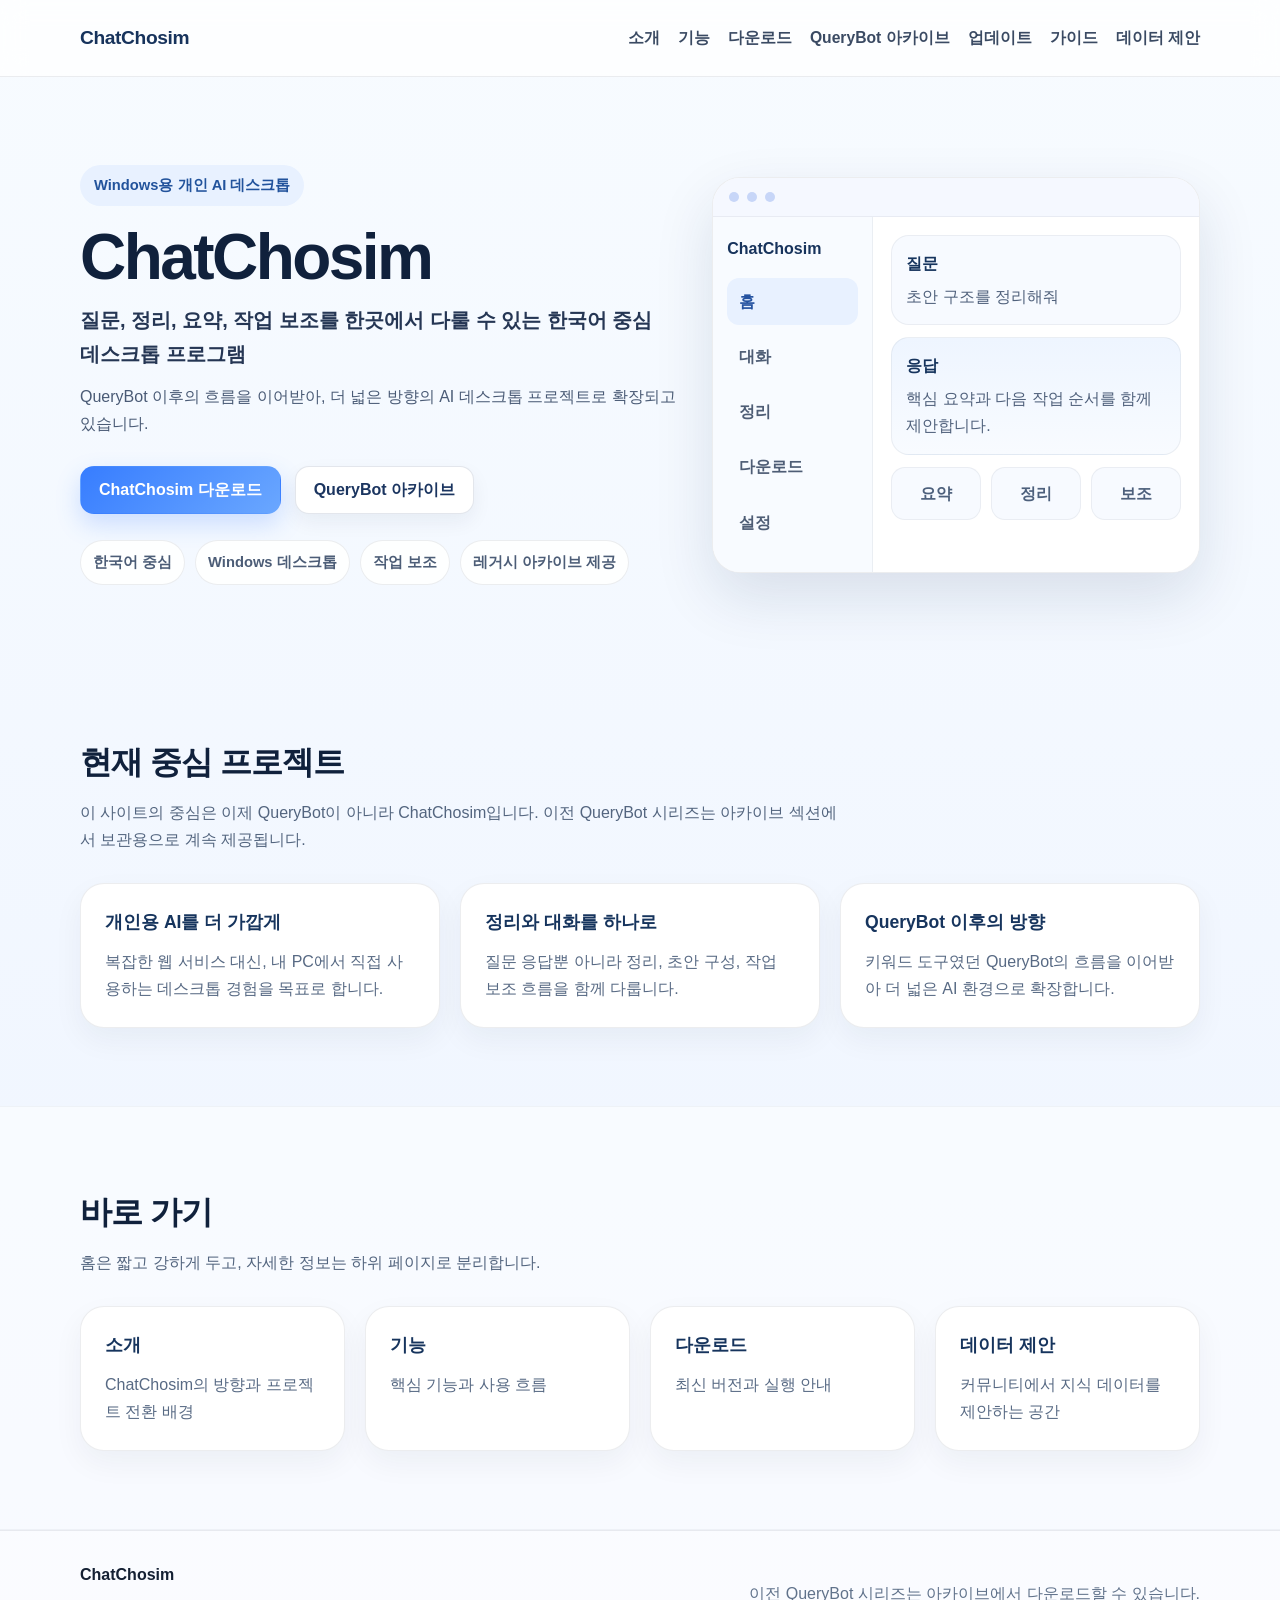
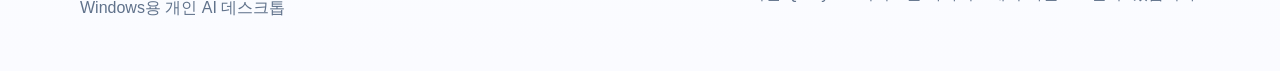
==== commit c957de77: "Refactor index.html for clarity and navigation Updated meta tags and links for improved navigation a" ====
--- a/index.html
+++ b/index.html
@@ -3,62 +3,54 @@
 <head>
   <meta charset="UTF-8" />
   <meta name="viewport" content="width=device-width, initial-scale=1.0" />
-
   <title>ChatChosim | Windows용 개인 AI 데스크톱</title>
-  <meta name="description" content="ChatChosim은 한국어 중심의 Windows용 개인 AI 데스크톱 프로그램입니다. 질문, 정리, 요약, 작업 보조 기능을 제공하며, 이전 QueryBot 시리즈도 아카이브에서 다운로드할 수 있습니다." />
-  <meta name="keywords" content="ChatChosim, Windows AI, 개인 AI 데스크톱, 한국어 AI 프로그램, QueryBot, QueryBot 다운로드" />
+  <meta name="description" content="ChatChosim은 한국어 중심의 Windows용 개인 AI 데스크톱 프로그램입니다. 질문, 정리, 요약, 작업 보조 기능을 제공하며, 이전 QueryBot 시리즈는 아카이브에서 다운로드할 수 있습니다." />
   <meta name="robots" content="index, follow" />
   <meta name="author" content="ChatChosim" />
-
   <meta property="og:title" content="ChatChosim | Windows용 개인 AI 데스크톱" />
   <meta property="og:description" content="질문, 정리, 요약, 작업 보조를 한곳에서 다룰 수 있는 한국어 중심 데스크톱 프로그램" />
   <meta property="og:type" content="website" />
   <meta property="og:url" content="https://querybot.kr/" />
-  <meta property="og:site_name" content="ChatChosim" />
-
   <link rel="canonical" href="https://querybot.kr/" />
-  <link rel="stylesheet" href="style.css" />
+  <link rel="stylesheet" href="/style.css" />
 </head>
 <body>
   <header class="site-header">
     <div class="container nav-wrap">
-      <a href="#home" class="brand">ChatChosim</a>
-
+      <a class="brand" href="/">ChatChosim</a>
       <nav class="nav">
-        <a href="#chatchosim">ChatChosim</a>
-        <a href="#features">기능</a>
-        <a href="#download">다운로드</a>
-        <a href="#archive">QueryBot 아카이브</a>
-        <a href="#faq">FAQ</a>
+        <a href="/about/">소개</a>
+        <a href="/features/">기능</a>
+        <a href="/download/">다운로드</a>
+        <a href="/archive/">QueryBot 아카이브</a>
+        <a href="/changelog/">업데이트</a>
+        <a href="/guide/">가이드</a>
+        <a href="/contribute/">데이터 제안</a>
       </nav>
     </div>
   </header>
 
-  <main id="home">
+  <main>
     <section class="hero">
       <div class="container hero-grid">
         <div class="hero-text">
           <span class="eyebrow">Windows용 개인 AI 데스크톱</span>
           <h1>ChatChosim</h1>
           <p class="hero-subtitle">
-            질문, 정리, 요약, 작업 보조를 한곳에서 다룰 수 있는
-            한국어 중심 데스크톱 프로그램입니다.
+            질문, 정리, 요약, 작업 보조를 한곳에서 다룰 수 있는 한국어 중심 데스크톱 프로그램
           </p>
           <p class="hero-desc">
-            이전 QueryBot 시리즈의 흐름을 이어받아,
-            더 넓은 방향의 AI 데스크톱으로 확장되고 있습니다.
+            QueryBot 이후의 흐름을 이어받아, 더 넓은 방향의 AI 데스크톱 프로젝트로 확장되고 있습니다.
           </p>
-
           <div class="hero-actions">
-            <a class="btn btn-primary" href="#download">ChatChosim 다운로드</a>
-            <a class="btn btn-secondary" href="#archive">QueryBot 아카이브 보기</a>
+            <a class="btn btn-primary" href="/download/">ChatChosim 다운로드</a>
+            <a class="btn btn-secondary" href="/archive/">QueryBot 아카이브</a>
           </div>
-
           <div class="hero-badges">
             <span>한국어 중심</span>
             <span>Windows 데스크톱</span>
             <span>작업 보조</span>
-            <span>레거시 아카이브 지원</span>
+            <span>레거시 아카이브 제공</span>
           </div>
         </div>
 
@@ -79,16 +71,16 @@
               <div class="content-mock">
                 <div class="mock-card">
                   <strong>질문</strong>
-                  <p>아이디어를 정리해줘</p>
+                  <p>초안 구조를 정리해줘</p>
                 </div>
                 <div class="mock-card highlight">
                   <strong>응답</strong>
-                  <p>핵심을 요약하고 다음 작업 순서를 제안합니다.</p>
+                  <p>핵심 요약과 다음 작업 순서를 함께 제안합니다.</p>
                 </div>
                 <div class="mock-row">
                   <div class="mini-card">요약</div>
-                  <div class="mini-card">작업 보조</div>
                   <div class="mini-card">정리</div>
+                  <div class="mini-card">보조</div>
                 </div>
               </div>
             </div>
@@ -97,240 +89,57 @@
       </div>
     </section>
 
-    <section class="section" id="chatchosim">
+    <section class="section">
       <div class="container">
         <div class="section-heading">
-          <h2>ChatChosim 소개</h2>
+          <h2>현재 중심 프로젝트</h2>
           <p>
-            ChatChosim은 Windows 환경에서 사용할 수 있는 개인 AI 데스크톱 프로그램입니다.
-            대화, 정리, 요약, 작업 보조를 한곳에서 다룰 수 있도록 설계되었습니다.
+            이 사이트의 중심은 이제 QueryBot이 아니라 ChatChosim입니다.
+            이전 QueryBot 시리즈는 아카이브 섹션에서 보관용으로 계속 제공됩니다.
           </p>
         </div>
 
-        <div class="grid two">
+        <div class="grid three">
           <div class="info-card">
             <h3>개인용 AI를 더 가깝게</h3>
-            <p>
-              복잡한 웹 서비스 대신, 내 PC에서 바로 접근할 수 있는
-              AI 환경을 목표로 합니다.
-            </p>
+            <p>복잡한 웹 서비스 대신, 내 PC에서 직접 사용하는 데스크톱 경험을 목표로 합니다.</p>
           </div>
-
           <div class="info-card">
             <h3>정리와 대화를 하나로</h3>
-            <p>
-              질문과 응답만이 아니라 생각 정리와 작업 흐름까지
-              함께 다룰 수 있도록 구성합니다.
-            </p>
+            <p>질문 응답뿐 아니라 정리, 초안 구성, 작업 보조 흐름을 함께 다룹니다.</p>
+          </div>
+          <div class="info-card">
+            <h3>QueryBot 이후의 방향</h3>
+            <p>키워드 도구였던 QueryBot의 흐름을 이어받아 더 넓은 AI 환경으로 확장합니다.</p>
           </div>
         </div>
       </div>
     </section>
 
-    <section class="section alt" id="features">
+    <section class="section alt">
       <div class="container">
         <div class="section-heading">
-          <h2>핵심 기능</h2>
-          <p>
-            ChatChosim은 단순한 응답 도구를 넘어,
-            실제 작업 흐름에 연결되는 데스크톱 경험을 지향합니다.
-          </p>
+          <h2>바로 가기</h2>
+          <p>홈은 짧고 강하게 두고, 자세한 정보는 하위 페이지로 분리합니다.</p>
         </div>
 
         <div class="grid four">
-          <div class="feature-card">
-            <h3>대화형 인터페이스</h3>
-            <p>
-              자연스러운 질문과 응답을 통해 필요한 정보를 빠르게 정리할 수 있습니다.
-            </p>
-          </div>
-
-          <div class="feature-card">
-            <h3>작업 보조</h3>
-            <p>
-              아이디어 정리, 초안 작성, 간단한 구조화 작업을 한곳에서 처리할 수 있습니다.
-            </p>
-          </div>
-
-          <div class="feature-card">
-            <h3>한국어 중심 환경</h3>
-            <p>
-              한국어 사용 흐름에 맞춘 데스크톱 경험을 중심으로 설계합니다.
-            </p>
-          </div>
-
-          <div class="feature-card">
-            <h3>Windows 데스크톱 실행</h3>
-            <p>
-              브라우저 탭보다 더 직접적인 데스크톱 환경에서 실행하고 관리할 수 있습니다.
-            </p>
-          </div>
-        </div>
-      </div>
-    </section>
-
-    <section class="section" id="download">
-      <div class="container">
-        <div class="section-heading">
-          <h2>다운로드</h2>
-          <p>
-            현재 개발 중심은 ChatChosim입니다.
-            이전 QueryBot 시리즈는 아카이브에서 계속 제공됩니다.
-          </p>
-        </div>
-
-        <div class="download-main">
-          <div class="download-card featured">
-            <div class="tag">최신 프로젝트</div>
-            <h3>ChatChosim 최신 버전</h3>
-            <p>
-              현재 개발이 진행 중인 ChatChosim 버전입니다.
-              최신 기능과 방향은 이 프로젝트를 중심으로 이어집니다.
-            </p>
-
-            <ul class="download-list">
-              <li>플랫폼: Windows</li>
-              <li>분류: 개인 AI 데스크톱</li>
-              <li>상태: 최신 프로젝트</li>
-            </ul>
-
-            <a class="btn btn-primary" href="#" onclick="return false;">다운로드 준비 중</a>
-          </div>
-
-          <div class="download-card">
-            <div class="tag tag-gray">레거시 시리즈</div>
-            <h3>QueryBot 시리즈</h3>
-            <p>
-              QueryBot 시리즈는 v2.2를 마지막으로 종료되었습니다.
-              기존 버전은 보관용으로 계속 다운로드할 수 있습니다.
-            </p>
-
-            <ul class="download-list">
-              <li>마지막 버전: QueryBot v2.2</li>
-              <li>상태: 개발 종료</li>
-              <li>제공 형태: 아카이브 다운로드</li>
-            </ul>
-
-            <a class="btn btn-secondary" href="#archive">아카이브 보기</a>
-          </div>
-        </div>
-      </div>
-    </section>
-
-    <section class="section alt" id="archive">
-      <div class="container">
-        <div class="section-heading">
-          <h2>QueryBot 아카이브</h2>
-          <p>
-            QueryBot은 키워드 기반 데스크톱 도구로 시작된 프로젝트이며,
-            v2.2를 마지막으로 시리즈 개발이 종료되었습니다.
-            현재 후속 방향은 ChatChosim으로 이어집니다.
-          </p>
-        </div>
-
-        <div class="archive-note">
-          이전 버전은 보관용으로 제공되며, 현재의 개발 중심은 ChatChosim입니다.
-        </div>
-
-        <div class="grid three">
-          <div class="archive-card">
-            <div class="version-badge">마지막 정식 버전</div>
-            <h3>QueryBot v2.2</h3>
-            <p>
-              QueryBot 시리즈의 마지막 버전입니다.
-              가장 최근의 QueryBot 경험이 필요한 경우 이 버전을 사용할 수 있습니다.
-            </p>
-            <a class="btn btn-secondary" href="#">다운로드</a>
-          </div>
-
-          <div class="archive-card">
-            <div class="version-badge version-old">이전 버전</div>
-            <h3>QueryBot v2.1</h3>
-            <p>
-              이전 안정 버전입니다.
-              필요에 따라 비교용 또는 보관용으로 사용할 수 있습니다.
-            </p>
-            <a class="btn btn-secondary" href="#">다운로드</a>
-          </div>
-
-          <div class="archive-card">
-            <div class="version-badge version-old">초기 시리즈</div>
-            <h3>QueryBot v1.7</h3>
-            <p>
-              QueryBot 초기 시리즈 버전입니다.
-              프로젝트 흐름을 확인하거나 보관용으로 사용할 수 있습니다.
-            </p>
-            <a class="btn btn-secondary" href="#">다운로드</a>
-          </div>
-        </div>
-      </div>
-    </section>
-
-    <section class="section" id="roadmap">
-      <div class="container">
-        <div class="section-heading">
-          <h2>업데이트 방향</h2>
-          <p>
-            ChatChosim은 QueryBot 이후의 흐름을 잇는 새로운 중심 프로젝트입니다.
-          </p>
-        </div>
-
-        <div class="grid four">
-          <div class="roadmap-card">ChatChosim 기능 확장</div>
-          <div class="roadmap-card">UI 및 사용성 개선</div>
-          <div class="roadmap-card">Windows 데스크톱 환경 강화</div>
-          <div class="roadmap-card">이전 QueryBot 기능 재구성</div>
-        </div>
-      </div>
-    </section>
-
-    <section class="section alt" id="faq">
-      <div class="container">
-        <div class="section-heading">
-          <h2>자주 묻는 질문</h2>
-          <p>
-            현재 사이트의 중심은 ChatChosim이며,
-            QueryBot 시리즈는 아카이브 형태로 유지됩니다.
-          </p>
-        </div>
-
-        <div class="faq-list">
-          <details class="faq-item" open>
-            <summary>ChatChosim은 어떤 프로그램인가요?</summary>
-            <p>
-              ChatChosim은 한국어 중심의 Windows용 개인 AI 데스크톱 프로그램입니다.
-              질문, 정리, 요약, 작업 보조 흐름을 한곳에서 다룰 수 있도록 설계됩니다.
-            </p>
-          </details>
-
-          <details class="faq-item">
-            <summary>QueryBot은 더 이상 업데이트되지 않나요?</summary>
-            <p>
-              네. QueryBot 시리즈는 v2.2를 마지막으로 종료되었습니다.
-              현재 프로젝트의 중심은 ChatChosim입니다.
-            </p>
-          </details>
-
-          <details class="faq-item">
-            <summary>QueryBot은 여전히 다운로드할 수 있나요?</summary>
-            <p>
-              네. 이전 QueryBot 시리즈는 아카이브 섹션에서 계속 다운로드할 수 있습니다.
-            </p>
-          </details>
-
-          <details class="faq-item">
-            <summary>왜 도메인은 querybot.kr인가요?</summary>
-            <p>
-              querybot.kr 도메인을 유지하면서, 현재 사이트의 중심 프로젝트는 ChatChosim으로 전환되었습니다.
-            </p>
-          </details>
-
-          <details class="faq-item">
-            <summary>Windows에서 사용할 수 있나요?</summary>
-            <p>
-              네. ChatChosim은 Windows 환경을 중심으로 구성된 데스크톱 프로그램입니다.
-            </p>
-          </details>
+          <a class="feature-card card-link" href="/about/">
+            <h3>소개</h3>
+            <p>ChatChosim의 방향과 프로젝트 전환 배경</p>
+          </a>
+          <a class="feature-card card-link" href="/features/">
+            <h3>기능</h3>
+            <p>핵심 기능과 사용 흐름</p>
+          </a>
+          <a class="feature-card card-link" href="/download/">
+            <h3>다운로드</h3>
+            <p>최신 버전과 실행 안내</p>
+          </a>
+          <a class="feature-card card-link" href="/contribute/">
+            <h3>데이터 제안</h3>
+            <p>커뮤니티에서 지식 데이터를 제안하는 공간</p>
+          </a>
         </div>
       </div>
     </section>
--- a/style.css
+++ b/style.css
@@ -0,0 +1,510 @@
+* {
+  box-sizing: border-box;
+}
+
+html {
+  scroll-behavior: smooth;
+}
+
+body {
+  margin: 0;
+  font-family: "Pretendard", "Apple SD Gothic Neo", "Malgun Gothic", sans-serif;
+  background: linear-gradient(180deg, #f7fbff 0%, #eef4ff 100%);
+  color: #142033;
+  line-height: 1.7;
+}
+
+a {
+  text-decoration: none;
+  color: inherit;
+}
+
+.container {
+  width: min(1120px, calc(100% - 40px));
+  margin: 0 auto;
+}
+
+.site-header {
+  position: sticky;
+  top: 0;
+  z-index: 50;
+  backdrop-filter: blur(12px);
+  background: rgba(255, 255, 255, 0.78);
+  border-bottom: 1px solid rgba(20, 32, 51, 0.08);
+}
+
+.nav-wrap {
+  display: flex;
+  align-items: center;
+  justify-content: space-between;
+  min-height: 76px;
+  gap: 24px;
+}
+
+.brand {
+  font-size: 1.2rem;
+  font-weight: 800;
+  color: #17335c;
+  letter-spacing: -0.02em;
+}
+
+.nav {
+  display: flex;
+  flex-wrap: wrap;
+  gap: 18px;
+}
+
+.nav a {
+  color: #3a4a63;
+  font-size: 0.98rem;
+  font-weight: 600;
+}
+
+.nav a:hover {
+  color: #17335c;
+}
+
+.hero {
+  padding: 88px 0 72px;
+}
+
+.hero-grid {
+  display: grid;
+  grid-template-columns: 1.1fr 0.9fr;
+  gap: 36px;
+  align-items: center;
+}
+
+.eyebrow {
+  display: inline-block;
+  padding: 8px 14px;
+  border-radius: 999px;
+  background: #e8f1ff;
+  color: #22539c;
+  font-size: 0.92rem;
+  font-weight: 700;
+  margin-bottom: 18px;
+}
+
+.hero h1 {
+  margin: 0 0 12px;
+  font-size: clamp(2.8rem, 5vw, 4.8rem);
+  line-height: 1.05;
+  letter-spacing: -0.04em;
+  color: #10213c;
+}
+
+.hero-subtitle {
+  margin: 0 0 12px;
+  font-size: 1.25rem;
+  color: #253654;
+  font-weight: 700;
+}
+
+.hero-desc {
+  margin: 0;
+  font-size: 1rem;
+  color: #4a5b76;
+  max-width: 650px;
+}
+
+.hero-actions {
+  display: flex;
+  flex-wrap: wrap;
+  gap: 14px;
+  margin-top: 28px;
+}
+
+.btn {
+  display: inline-flex;
+  align-items: center;
+  justify-content: center;
+  min-height: 48px;
+  padding: 0 18px;
+  border-radius: 14px;
+  font-weight: 800;
+  transition: 0.18s ease;
+  border: 1px solid transparent;
+}
+
+.btn:hover {
+  transform: translateY(-1px);
+}
+
+.btn-primary {
+  background: linear-gradient(135deg, #377dff 0%, #6aa7ff 100%);
+  color: #ffffff;
+  box-shadow: 0 10px 24px rgba(55, 125, 255, 0.22);
+}
+
+.btn-secondary {
+  background: #ffffff;
+  color: #1b3560;
+  border-color: rgba(27, 53, 96, 0.12);
+  box-shadow: 0 8px 20px rgba(16, 33, 60, 0.06);
+}
+
+.hero-badges {
+  display: flex;
+  flex-wrap: wrap;
+  gap: 10px;
+  margin-top: 26px;
+}
+
+.hero-badges span {
+  padding: 9px 12px;
+  border-radius: 999px;
+  background: rgba(255, 255, 255, 0.9);
+  color: #4c5d77;
+  font-size: 0.92rem;
+  font-weight: 700;
+  border: 1px solid rgba(20, 32, 51, 0.08);
+}
+
+.hero-card {
+  display: flex;
+  justify-content: center;
+}
+
+.app-window {
+  width: 100%;
+  max-width: 520px;
+  background: #ffffff;
+  border: 1px solid rgba(20, 32, 51, 0.08);
+  border-radius: 28px;
+  overflow: hidden;
+  box-shadow: 0 24px 60px rgba(19, 45, 84, 0.12);
+}
+
+.app-topbar {
+  display: flex;
+  gap: 8px;
+  padding: 14px 16px;
+  background: #f5f8ff;
+  border-bottom: 1px solid rgba(20, 32, 51, 0.06);
+}
+
+.app-topbar span {
+  width: 10px;
+  height: 10px;
+  border-radius: 50%;
+  background: #c7d6f8;
+}
+
+.app-body {
+  display: grid;
+  grid-template-columns: 160px 1fr;
+  min-height: 340px;
+}
+
+.sidebar-mock {
+  background: #f8fbff;
+  border-right: 1px solid rgba(20, 32, 51, 0.06);
+  padding: 18px 14px;
+}
+
+.sidebar-title {
+  font-weight: 800;
+  color: #17335c;
+  margin-bottom: 16px;
+}
+
+.sidebar-item {
+  padding: 10px 12px;
+  border-radius: 12px;
+  color: #4e5d75;
+  font-weight: 700;
+  margin-bottom: 8px;
+}
+
+.sidebar-item.active {
+  background: #e8f1ff;
+  color: #2553a0;
+}
+
+.content-mock {
+  padding: 18px;
+  background: #ffffff;
+}
+
+.mock-card {
+  background: #f7faff;
+  border: 1px solid rgba(20, 32, 51, 0.06);
+  border-radius: 18px;
+  padding: 14px;
+  margin-bottom: 12px;
+}
+
+.mock-card strong {
+  display: block;
+  color: #16345d;
+  margin-bottom: 6px;
+}
+
+.mock-card p {
+  margin: 0;
+  color: #50617c;
+}
+
+.mock-card.highlight {
+  background: linear-gradient(180deg, #eef5ff 0%, #f8fbff 100%);
+}
+
+.mock-row {
+  display: grid;
+  grid-template-columns: repeat(3, 1fr);
+  gap: 10px;
+}
+
+.mini-card {
+  padding: 12px 10px;
+  background: #f7faff;
+  border: 1px solid rgba(20, 32, 51, 0.06);
+  border-radius: 14px;
+  text-align: center;
+  font-weight: 700;
+  color: #4d607c;
+}
+
+.section {
+  padding: 78px 0;
+}
+
+.section.alt {
+  background: rgba(255, 255, 255, 0.56);
+  border-top: 1px solid rgba(20, 32, 51, 0.04);
+  border-bottom: 1px solid rgba(20, 32, 51, 0.04);
+}
+
+.section-heading {
+  max-width: 760px;
+  margin-bottom: 30px;
+}
+
+.section-heading h2 {
+  margin: 0 0 10px;
+  font-size: 2rem;
+  color: #10213c;
+  letter-spacing: -0.03em;
+}
+
+.section-heading p {
+  margin: 0;
+  color: #53657f;
+  font-size: 1rem;
+}
+
+.grid {
+  display: grid;
+  gap: 20px;
+}
+
+.grid.two {
+  grid-template-columns: repeat(2, 1fr);
+}
+
+.grid.three {
+  grid-template-columns: repeat(3, 1fr);
+}
+
+.grid.four {
+  grid-template-columns: repeat(4, 1fr);
+}
+
+.info-card,
+.feature-card,
+.archive-card,
+.roadmap-card,
+.download-card {
+  background: #ffffff;
+  border: 1px solid rgba(20, 32, 51, 0.08);
+  border-radius: 24px;
+  padding: 24px;
+  box-shadow: 0 12px 30px rgba(16, 33, 60, 0.05);
+}
+
+.info-card h3,
+.feature-card h3,
+.archive-card h3,
+.download-card h3 {
+  margin: 0 0 10px;
+  color: #16345d;
+  font-size: 1.1rem;
+}
+
+.info-card p,
+.feature-card p,
+.archive-card p,
+.download-card p {
+  margin: 0;
+  color: #586a84;
+}
+
+.download-main {
+  display: grid;
+  grid-template-columns: 1.2fr 0.8fr;
+  gap: 22px;
+}
+
+.download-card.featured {
+  background: linear-gradient(180deg, #ffffff 0%, #f7fbff 100%);
+}
+
+.tag,
+.version-badge {
+  display: inline-block;
+  margin-bottom: 14px;
+  padding: 7px 11px;
+  border-radius: 999px;
+  font-size: 0.85rem;
+  font-weight: 800;
+}
+
+.tag {
+  background: #e8f1ff;
+  color: #2553a0;
+}
+
+.tag-gray {
+  background: #eef1f5;
+  color: #556274;
+}
+
+.download-list {
+  margin: 16px 0 22px;
+  padding-left: 18px;
+  color: #51637d;
+}
+
+.archive-note {
+  margin-bottom: 20px;
+  padding: 15px 18px;
+  background: #ffffff;
+  border: 1px solid rgba(20, 32, 51, 0.08);
+  border-radius: 16px;
+  color: #51637d;
+  font-weight: 700;
+}
+
+.version-badge {
+  background: #edf5ff;
+  color: #21539e;
+}
+
+.version-badge.version-old {
+  background: #f1f4f8;
+  color: #5d6c7d;
+}
+
+.roadmap-card {
+  text-align: center;
+  font-weight: 800;
+  color: #23416f;
+  min-height: 90px;
+  display: flex;
+  align-items: center;
+  justify-content: center;
+}
+
+.faq-list {
+  display: grid;
+  gap: 14px;
+}
+
+.faq-item {
+  background: #ffffff;
+  border: 1px solid rgba(20, 32, 51, 0.08);
+  border-radius: 18px;
+  padding: 18px 20px;
+  box-shadow: 0 10px 24px rgba(16, 33, 60, 0.04);
+}
+
+.faq-item summary {
+  cursor: pointer;
+  font-weight: 800;
+  color: #17335c;
+  list-style: none;
+}
+
+.faq-item summary::-webkit-details-marker {
+  display: none;
+}
+
+.faq-item p {
+  margin: 12px 0 0;
+  color: #5a6c86;
+}
+
+.site-footer {
+  padding: 30px 0 50px;
+  border-top: 1px solid rgba(20, 32, 51, 0.08);
+  background: rgba(255, 255, 255, 0.7);
+}
+
+.footer-wrap {
+  display: flex;
+  justify-content: space-between;
+  gap: 20px;
+  align-items: center;
+}
+
+.footer-wrap p {
+  margin: 6px 0 0;
+  color: #60728b;
+}
+
+.footer-right {
+  text-align: right;
+}
+
+@media (max-width: 980px) {
+  .hero-grid,
+  .download-main,
+  .grid.two,
+  .grid.three,
+  .grid.four {
+    grid-template-columns: 1fr;
+  }
+
+  .nav-wrap {
+    flex-direction: column;
+    align-items: flex-start;
+    padding: 14px 0;
+  }
+
+  .footer-wrap {
+    flex-direction: column;
+    align-items: flex-start;
+  }
+
+  .footer-right {
+    text-align: left;
+  }
+}
+
+@media (max-width: 720px) {
+  .hero {
+    padding: 64px 0 56px;
+  }
+
+  .section {
+    padding: 58px 0;
+  }
+
+  .app-body {
+    grid-template-columns: 1fr;
+  }
+
+  .sidebar-mock {
+    border-right: 0;
+    border-bottom: 1px solid rgba(20, 32, 51, 0.06);
+  }
+
+  .hero-subtitle {
+    font-size: 1.08rem;
+  }
+
+  .section-heading h2 {
+    font-size: 1.6rem;
+  }
+}
